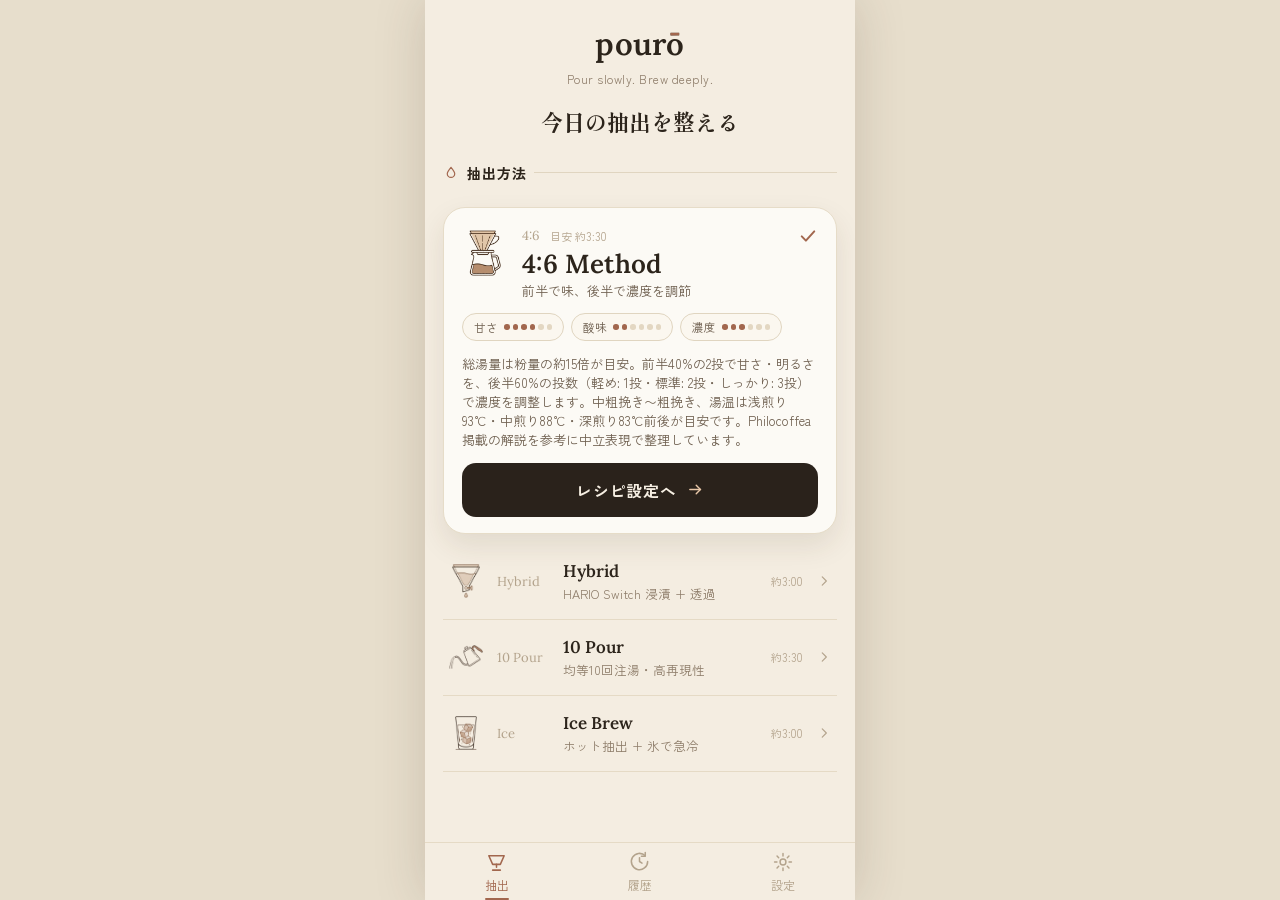
==== index.html @ b8101bf7 "PR-011R4B: integrate common micro icons Co-Authored-By: Claude Opus 4.8 <noreply@anthropic.com>" ====
<!DOCTYPE html>
<html lang="ja">
<head>
  <meta charset="UTF-8">
  <meta name="viewport" content="width=device-width, initial-scale=1.0, viewport-fit=cover">
  <meta name="mobile-web-app-capable" content="yes">
  <meta name="apple-mobile-web-app-capable" content="yes">
  <meta name="apple-mobile-web-app-status-bar-style" content="default">
  <meta name="theme-color" content="#8C5535">
  <title>Pourō</title>
  <link rel="manifest" href="manifest.webmanifest">
  <link rel="apple-touch-icon" href="assets/app-icon.png">
  <link rel="preconnect" href="https://fonts.googleapis.com">
  <link rel="preconnect" href="https://fonts.gstatic.com" crossorigin>
  <link href="https://fonts.googleapis.com/css2?family=Lora:wght@400;500;600;700&family=Shippori+Mincho:wght@500;600;700&family=Zen+Kaku+Gothic+New:wght@400;500;700&display=swap" rel="stylesheet">
  <link rel="stylesheet" href="styles.css">
</head>
<body>

<div id="app-outer">
<div id="app">

  <!-- ═══════════════════════════════════════════════════════════════════════
       01  BREW HOME
       ═══════════════════════════════════════════════════════════════════════ -->
  <div id="screen-home" class="screen active">
    <div class="screen-scroll" data-scroll style="padding: 26px 18px 24px;">

      <div style="text-align:center;">
        <div class="logo-wordmark" role="img" aria-label="pourō">pour<span class="logo-o">ō<span class="logo-macron" aria-hidden="true">ō</span></span></div>
        <div style="margin-top:8px;font-size:12px;letter-spacing:0.04em;color:var(--color-text-muted);">Pour slowly. Brew deeply.</div>
        <div style="margin-top:18px;font-family:var(--font-mincho);font-weight:700;font-size:22px;color:var(--color-text);">今日の抽出を整える</div>
      </div>

      <div class="section-divider" style="margin-top:26px;">
        <svg width="16" height="16" viewBox="0 0 24 24" fill="none" stroke="var(--color-accent)" stroke-width="1.8" stroke-linecap="round" stroke-linejoin="round"><path d="M12 3.5c3.3 4 5.6 6.9 5.6 9.5a5.6 5.6 0 1 1-11.2 0c0-2.6 2.3-5.5 5.6-9.5Z"/></svg>
        <span class="section-divider-label">抽出方法</span>
        <span class="section-divider-line"></span>
      </div>

      <!-- Method list — rendered by JS -->
      <div id="method-list" style="margin-top:14px;display:flex;flex-direction:column;"></div>

    </div>
  </div><!-- /screen-home -->


  <!-- ═══════════════════════════════════════════════════════════════════════
       02  RECIPE SETUP
       ═══════════════════════════════════════════════════════════════════════ -->
  <div id="screen-setup" class="screen">
    <div class="screen-header">
      <button class="btn-back" id="btn-setup-back" aria-label="戻る">
        <svg width="18" height="18" viewBox="0 0 24 24" fill="none" stroke="var(--color-text)" stroke-width="1.8" stroke-linecap="round" stroke-linejoin="round"><path d="M19 12H5"/><path d="M11 6l-6 6 6 6"/></svg>
      </button>
      <div class="screen-header-title">レシピ設定</div>
      <span></span>
    </div>

    <div class="screen-scroll" data-scroll style="padding:8px 18px 8px;">
      <!-- Method header -->
      <div style="display:flex;align-items:center;justify-content:center;gap:12px;padding:6px 0 14px;">
        <span id="setup-method-icon" style="display:inline-flex;color:var(--color-accent);"></span>
        <span>
          <span id="setup-method-name" style="display:block;font-family:var(--font-serif);font-weight:600;font-size:24px;color:var(--color-text);line-height:1.15;"></span>
          <span id="setup-method-sub"  style="display:block;font-size:12.5px;color:var(--color-text-muted);margin-top:1px;"></span>
        </span>
      </div>

      <div style="display:flex;flex-direction:column;gap:12px;">

        <!-- Dose card -->
        <div class="card">
          <div style="display:flex;align-items:center;gap:7px;">
            <svg width="15" height="15" viewBox="0 0 24 24" fill="none" stroke="var(--color-accent)" stroke-width="1.7" stroke-linecap="round"><circle cx="12" cy="12" r="7.5"/><path d="M12 4.5c-3.2 4.4-3.2 10.6 0 15"/></svg>
            <span style="font-size:13px;font-weight:700;color:var(--color-text);">コーヒー量</span>
          </div>
          <div class="spinner-wrap">
            <button class="btn-spinner" id="btn-dose-dec" aria-label="減らす">
              <svg width="16" height="16" viewBox="0 0 24 24" fill="none" stroke="var(--color-text-muted)" stroke-width="2" stroke-linecap="round"><path d="M5 12h14"/></svg>
            </button>
            <span class="spinner-value">
              <button type="button" class="dose-display-btn" id="btn-dose-edit" aria-label="コーヒー量を入力">
                <span class="spinner-num" id="dose-display">20</span><span class="spinner-unit">g</span>
              </button>
              <span class="dose-input-wrap hidden" id="dose-input-wrap">
                <input id="dose-input" class="dose-input" type="text" inputmode="numeric" pattern="[0-9]*" autocomplete="off" enterkeyhint="done" maxlength="4" aria-label="コーヒー量を入力">
                <span class="spinner-unit">g</span>
              </span>
              <span class="dose-edit-hint" id="dose-edit-hint">タップして編集</span>
            </span>
            <button class="btn-spinner" id="btn-dose-inc" aria-label="増やす">
              <svg width="16" height="16" viewBox="0 0 24 24" fill="none" stroke="var(--color-text-muted)" stroke-width="2" stroke-linecap="round"><path d="M12 5v14"/><path d="M5 12h14"/></svg>
            </button>
          </div>
        </div>

        <!-- Ratio card -->
        <div class="card" id="ratio-card">
          <div style="display:flex;align-items:center;gap:7px;">
            <svg width="15" height="15" viewBox="0 0 24 24" fill="none" stroke="var(--color-accent)" stroke-width="1.6" stroke-linecap="round" stroke-linejoin="round"><path d="M12 4.5v14.5"/><path d="M8 19h8"/><path d="M4.5 7.5h15"/><path d="M4.5 7.5l-2 5a2.7 2.7 0 0 0 4 0Z"/><path d="M19.5 7.5l-2 5a2.7 2.7 0 0 0 4 0Z"/></svg>
            <span style="font-size:13px;font-weight:700;color:var(--color-text);">比率</span>
            <span style="flex:1;"></span>
            <button id="btn-custom-ratio" style="border:none;background:none;font-size:12px;padding:4px 2px;color:var(--color-text-muted);">カスタム</button>
          </div>
          <div class="chip-grid-3" id="ratio-chips">
            <button class="chip-btn chip-ratio inactive" data-ratio="14">1:14</button>
            <button class="chip-btn chip-ratio active"   data-ratio="15">1:15</button>
            <button class="chip-btn chip-ratio inactive" data-ratio="16">1:16</button>
          </div>
          <div id="custom-ratio-row" class="hidden" style="display:flex;align-items:center;justify-content:center;gap:18px;margin-top:12px;border-top:1px dashed var(--color-border);padding-top:12px;">
            <button class="btn-spinner" style="width:40px;height:40px;" id="btn-ratio-dec" aria-label="減らす">
              <svg width="14" height="14" viewBox="0 0 24 24" fill="none" stroke="var(--color-text-muted)" stroke-width="2" stroke-linecap="round"><path d="M5 12h14"/></svg>
            </button>
            <span id="custom-ratio-display" style="font-family:var(--font-serif);font-weight:600;font-size:24px;color:var(--color-accent-dark);min-width:76px;text-align:center;">1:15</span>
            <button class="btn-spinner" style="width:40px;height:40px;" id="btn-ratio-inc" aria-label="増やす">
              <svg width="14" height="14" viewBox="0 0 24 24" fill="none" stroke="var(--color-text-muted)" stroke-width="2" stroke-linecap="round"><path d="M12 5v14"/><path d="M5 12h14"/></svg>
            </button>
          </div>
        </div>

        <!-- 4:6 Flavor card -->
        <div class="card" id="flavor-card" style="display:none;">
          <div style="display:flex;align-items:center;gap:7px;">
            <svg width="15" height="15" viewBox="0 0 24 24" fill="none" stroke="var(--color-accent)" stroke-width="1.6" stroke-linecap="round" stroke-linejoin="round"><path d="M4.5 8.5h12v5.5a6 6 0 0 1-12 0Z"/><path d="M16.5 9.5h2.2a2.6 2.6 0 0 1 0 5.2h-2.4"/></svg>
            <span style="font-size:13px;font-weight:700;color:var(--color-text);">味の方向</span>
            <span style="flex:1;"></span>
            <span style="font-size:11px;color:var(--color-text-faint);white-space:nowrap;">前半の2投に反映</span>
          </div>
          <div class="chip-grid-3" id="flavor-chips">
            <button class="chip-btn inactive" data-flavor="sweet">甘め</button>
            <button class="chip-btn active"   data-flavor="balanced">バランス</button>
            <button class="chip-btn inactive" data-flavor="bright">明るめ</button>
          </div>
        </div>

        <!-- 4:6 Strength card -->
        <div class="card" id="strength-card" style="display:none;">
          <div style="display:flex;align-items:center;gap:7px;">
            <svg width="15" height="15" viewBox="0 0 24 24" fill="none" stroke="var(--color-accent)" stroke-width="1.6" stroke-linecap="round"><circle cx="12" cy="12" r="8" stroke-dasharray="2.4 3.4"/><circle cx="12" cy="12" r="2.4" fill="var(--color-accent)" stroke="none"/></svg>
            <span style="font-size:13px;font-weight:700;color:var(--color-text);">濃度</span>
            <span style="flex:1;"></span>
            <span style="font-size:11px;color:var(--color-text-faint);white-space:nowrap;">後半投数の濃度設計に反映</span>
          </div>
          <div class="chip-grid-3" id="strength-chips">
            <button class="chip-btn inactive" data-strength="light">軽め</button>
            <button class="chip-btn active"   data-strength="standard">標準</button>
            <button class="chip-btn inactive" data-strength="strong">しっかり</button>
          </div>
        </div>

        <!-- Hybrid Switch card -->
        <!-- Vocabulary: OPEN = percolation (water drains) / CLOSED = immersion (water held).
             Times follow the production RecipeEngine steps — do not "fix" them to the artifact. -->
        <div class="card" id="hybrid-card" style="display:none;">
          <div style="display:flex;align-items:center;gap:7px;">
            <svg width="15" height="15" viewBox="0 0 24 24" fill="none" stroke="var(--color-accent)" stroke-width="1.6" stroke-linecap="round" stroke-linejoin="round"><path d="M4.5 4.5h15l-3.8 8h-7.4Z"/><path d="M12 12.5v2.5"/><circle cx="12" cy="17.5" r="1.8"/><path d="M12 19.3V21"/></svg>
            <span style="font-size:13px;font-weight:700;color:var(--color-text);">Switch の開閉</span>
            <span style="flex:1;"></span>
            <span style="font-size:11px;color:var(--color-text-faint);white-space:nowrap;">HARIO Switch 系を想定</span>
          </div>
          <div style="margin-top:10px;display:flex;flex-direction:column;">
            <div style="display:flex;align-items:center;gap:10px;padding:9px 0;border-bottom:1px solid #F0E8D8;">
              <span style="font-family:var(--font-serif);font-size:14px;color:var(--color-text-muted);width:38px;">0:00</span>
              <span style="font-size:13px;color:var(--color-text);flex:1;">第1投（湯が落ちる）</span>
              <span class="step-switch-chip step-switch-open" style="font-size:10.5px;padding:3.5px 9px;margin-right:0;">OPEN</span>
            </div>
            <div style="display:flex;align-items:center;gap:10px;padding:9px 0;border-bottom:1px solid #F0E8D8;">
              <span style="font-family:var(--font-serif);font-size:14px;color:var(--color-text-muted);width:38px;">0:30</span>
              <span style="font-size:13px;color:var(--color-text);flex:1;">第2投 ─ 注ぎ終えたらスイッチを閉じる</span>
              <span class="step-switch-chip step-switch-open" style="font-size:10.5px;padding:3.5px 9px;margin-right:0;">OPEN</span>
            </div>
            <div style="display:flex;align-items:center;gap:10px;padding:9px 0;border-bottom:1px solid #F0E8D8;">
              <span style="font-family:var(--font-serif);font-size:14px;color:var(--color-text-muted);width:38px;">1:15</span>
              <span style="font-size:13px;color:var(--color-text);flex:1;">第3投（浸漬・湯を溜めたまま）</span>
              <span class="step-switch-chip step-switch-closed" style="font-size:10.5px;padding:3.5px 9px;margin-right:0;">CLOSED</span>
            </div>
            <div style="display:flex;align-items:center;gap:10px;padding:9px 0;">
              <span style="font-family:var(--font-serif);font-size:14px;color:var(--color-text-muted);width:38px;">1:45</span>
              <span style="font-size:13px;color:var(--color-text);flex:1;">Switch OPEN → 落とし切り（目安 3:00）</span>
              <span class="step-switch-chip step-switch-open" style="font-size:10.5px;padding:3.5px 9px;margin-right:0;">OPEN</span>
            </div>
          </div>
          <div style="margin-top:10px;font-size:12px;color:var(--color-text-muted);line-height:1.7;">OPEN は湯が落ちる状態（透過）、CLOSED は湯を溜める状態（浸漬）です。</div>
        </div>

        <!-- 10-pour rhythm card -->
        <div class="card" id="neo-card" style="display:none;">
          <div style="display:flex;align-items:center;gap:7px;">
            <svg width="15" height="15" viewBox="0 0 24 24" fill="none" stroke="var(--color-accent)" stroke-width="1.8" stroke-linecap="round" stroke-linejoin="round"><path d="M7 3.5h10"/><path d="M7 20.5h10"/><path d="M8 3.5c0 7 8 7 8 17"/><path d="M16 3.5c0 7-8 7-8 17"/></svg>
            <span style="font-size:13px;font-weight:700;color:var(--color-text);">10回注湯リズム</span>
          </div>
          <div style="margin-top:12px;display:flex;gap:6px;flex-wrap:wrap;">
            <div style="display:flex;flex-direction:column;align-items:center;gap:4px;">
              <div style="background:var(--color-accent);color:#fff;font-family:var(--font-serif);font-size:11px;font-weight:700;padding:6px 10px;border-radius:var(--radius-sm);width:52px;text-align:center;">第1投</div>
              <div style="font-size:10.5px;color:var(--color-text-muted);">0:00</div>
              <div style="font-size:10px;color:var(--color-text-faint);">30s待機</div>
            </div>
            <div style="display:flex;align-items:center;padding-bottom:14px;">
              <svg width="14" height="14" viewBox="0 0 24 24" fill="none" stroke="var(--color-text-faint)" stroke-width="1.5"><path d="M5 12h14"/><path d="M13 6l6 6-6 6"/></svg>
            </div>
            <div style="display:flex;flex-direction:column;align-items:center;gap:4px;">
              <div style="background:var(--color-surface-raised);border:1px solid var(--color-border-card);font-family:var(--font-serif);font-size:11px;font-weight:600;padding:6px 10px;border-radius:var(--radius-sm);width:52px;text-align:center;color:var(--color-text);">第2〜10</div>
              <div style="font-size:10.5px;color:var(--color-text-muted);">+0:30</div>
              <div style="font-size:10px;color:var(--color-text-faint);">15s待機</div>
            </div>
          </div>
          <div style="margin-top:10px;font-size:12px;color:var(--color-text-mid);line-height:1.6;">第1投のみ30秒待機、第2投以降は15秒間隔で均等に注湯します。</div>
        </div>

        <!-- Ice Brew hot/ice card — Ice Brew uses a fixed formula (hot = dose×7.5,
             ice = dose×4), so the ratio card is hidden and this card leads. -->
        <div class="card" id="ice-card" style="display:none;">
          <div style="display:flex;align-items:center;gap:7px;">
            <svg width="15" height="15" viewBox="0 0 24 24" fill="none" stroke="var(--color-accent)" stroke-width="1.6" stroke-linecap="round" stroke-linejoin="round"><path d="M6.5 3.5h11l-1.5 17h-8Z"/><path d="M9 9.5h6.8"/></svg>
            <span style="font-size:13px;font-weight:700;color:var(--color-text);">湯と氷</span>
            <span style="flex:1;"></span>
            <span style="font-size:11px;color:var(--color-text-faint);white-space:nowrap;">分けて管理</span>
          </div>
          <div style="margin-top:12px;display:grid;grid-template-columns:1fr 1fr;gap:10px;">
            <span style="border:1px solid var(--color-border-card);background:var(--color-btn-light-bg);border-radius:var(--radius-md);padding:12px 8px;text-align:center;">
              <span style="display:block;font-size:11px;letter-spacing:0.08em;color:var(--color-text-muted);">HOT（注湯）</span>
              <span style="display:block;margin-top:3px;"><span style="font-family:var(--font-serif);font-weight:600;font-size:26px;color:var(--color-text);" id="ice-hot-display">150</span><span style="font-family:var(--font-serif);font-size:13px;color:var(--color-text-muted);">g</span></span>
            </span>
            <span style="border:1px solid var(--color-border-ice);background:var(--color-surface-ice);border-radius:var(--radius-md);padding:12px 8px;text-align:center;">
              <span style="display:block;font-size:11px;letter-spacing:0.08em;color:var(--color-text-ice);">ICE（サーバー）</span>
              <span style="display:block;margin-top:3px;"><span style="font-family:var(--font-serif);font-weight:600;font-size:26px;color:var(--color-text);" id="ice-ice-display">80</span><span style="font-family:var(--font-serif);font-size:13px;color:var(--color-text-ice);">g</span></span>
            </span>
          </div>
          <div style="margin-top:11px;font-size:12px;color:var(--color-text-muted);line-height:1.7;">HOT は抽出に使うお湯、ICE はサーバーに先に入れる氷です。タイマーの累計は注いだ湯量のみを表示し、氷は含めません。</div>
        </div>

        <!-- Recipe summary -->
        <div class="card" id="setup-summary-card">
          <div style="display:flex;align-items:center;gap:7px;margin-bottom:2px;">
            <svg width="15" height="15" viewBox="0 0 24 24" fill="none" stroke="var(--color-accent)" stroke-width="1.6" stroke-linecap="round" stroke-linejoin="round"><rect x="5" y="3.5" width="14" height="17" rx="2.5"/><path d="M9 8.5h6"/><path d="M9 12.5h6"/><path d="M9 16.5h3.5"/></svg>
            <span style="font-size:13px;font-weight:700;color:var(--color-text);">レシピ概要</span>
          </div>
          <div class="summary-grid" id="setup-summary-grid">
            <!-- rendered by JS -->
          </div>
        </div>

        <!-- Contextual POINT (PR-011R3A) — rendered/hidden by JS -->
        <div class="ctx-tip-card hidden" id="setup-tips"></div>

      </div><!-- /flex-col gap-12 -->

      <div style="height:8px;"></div>
    </div><!-- /scroll -->

    <div class="cta-bar">
      <button class="btn-primary" id="btn-go-preview">
        レシピを確認
        <svg width="17" height="17" viewBox="0 0 24 24" fill="none" stroke="var(--color-cta-accent-txt)" stroke-width="2" stroke-linecap="round" stroke-linejoin="round"><path d="M4 12h15"/><path d="M13 6l6 6-6 6"/></svg>
      </button>
    </div>
  </div><!-- /screen-setup -->


  <!-- ═══════════════════════════════════════════════════════════════════════
       03  PREVIEW  (+ Rebrew state)
       ═══════════════════════════════════════════════════════════════════════ -->
  <div id="screen-preview" class="screen">
    <div class="screen-header">
      <button class="btn-back" id="btn-preview-back" aria-label="戻る">
        <svg width="18" height="18" viewBox="0 0 24 24" fill="none" stroke="var(--color-text)" stroke-width="1.8" stroke-linecap="round" stroke-linejoin="round"><path d="M19 12H5"/><path d="M11 6l-6 6 6 6"/></svg>
      </button>
      <div class="screen-header-title">プレビュー</div>
      <span></span>
    </div>

    <div class="screen-scroll" data-scroll style="padding:6px 18px 8px;">

      <!-- Rebrew pill (hidden unless rebrewing) -->
      <div id="rebrew-banner" class="rebrew-pill-wrap hidden">
        <span class="rebrew-pill">
          <svg width="13" height="13" viewBox="0 0 24 24" fill="none" stroke="#8C5535" stroke-width="1.8" stroke-linecap="round" stroke-linejoin="round"><path d="M20 11a8 8 0 1 0-2.3 6.3"/><path d="M20 5v6h-6"/></svg>
          <span id="rebrew-banner-text">履歴から再現</span>
        </span>
      </div>

      <!-- Previous adjustment note (shown only when the rebrew source has a nextNote) -->
      <div id="rebrew-next-note-card" class="hidden" style="background:var(--color-next-note-bg);border:1px solid var(--color-next-note-border);border-radius:var(--radius-md);padding:11px 14px;margin-bottom:12px;">
        <span style="display:inline-flex;align-items:center;gap:6px;font-size:11.5px;font-weight:700;color:var(--color-accent-dark);">
          <svg width="12" height="12" viewBox="0 0 24 24" fill="none" stroke="var(--color-accent-dark)" stroke-width="1.7" stroke-linecap="round" stroke-linejoin="round"><circle cx="12" cy="12" r="8.5"/><path d="M12 3.5v5"/><path d="M12 12l4.5 2.5"/></svg>
          前回の調整
        </span>
        <div id="rebrew-next-note-text" style="font-size:12.5px;color:#5E4630;margin-top:5px;line-height:1.6;"></div>
      </div>

      <!-- Method header -->
      <div style="display:flex;align-items:center;gap:12px;padding:4px 0 14px;">
        <span id="preview-method-icon" style="display:inline-flex;color:var(--color-accent);"></span>
        <span>
          <span id="preview-method-name" style="display:block;font-family:var(--font-serif);font-weight:600;font-size:22px;color:var(--color-text);line-height:1.15;"></span>
          <span id="preview-method-sub"  style="display:block;font-size:12px;color:var(--color-text-muted);margin-top:1px;"></span>
        </span>
      </div>

      <!-- Recipe summary -->
      <div class="card card-xl" style="padding:14px 10px 15px;">
        <div style="display:flex;align-items:center;gap:7px;padding:0 6px 0;">
          <svg width="15" height="15" viewBox="0 0 24 24" fill="none" stroke="var(--color-accent)" stroke-width="1.6" stroke-linecap="round" stroke-linejoin="round"><rect x="5" y="3.5" width="14" height="17" rx="2.5"/><path d="M9 8.5h6"/><path d="M9 12.5h6"/><path d="M9 16.5h3.5"/></svg>
          <span style="font-size:13px;font-weight:700;color:var(--color-text);">レシピ</span>
          <span id="preview-flavor-chips" style="flex:1;display:flex;justify-content:flex-end;gap:5px;padding-right:4px;"></span>
        </div>
        <div class="summary-grid" id="preview-summary-grid"></div>
      </div>

      <!-- Extraction steps -->
      <div class="card" style="margin-top:12px;padding:14px 16px 13px;">
        <div style="display:flex;align-items:center;gap:7px;">
          <svg width="15" height="15" viewBox="0 0 24 24" fill="none" stroke="var(--color-accent)" stroke-width="1.8" stroke-linecap="round" stroke-linejoin="round"><path d="M12 3.5c3.3 4 5.6 6.9 5.6 9.5a5.6 5.6 0 1 1-11.2 0c0-2.6 2.3-5.5 5.6-9.5Z"/></svg>
          <span style="font-size:13px;font-weight:700;color:var(--color-text);">抽出ステップ</span>
          <span style="flex:1;"></span>
          <span id="preview-draw-label" style="font-size:11px;color:var(--color-text-faint);"></span>
        </div>
        <div class="steps-list" id="preview-steps-list"></div>
      </div>

      <!-- Pre-brew checklist -->
      <div class="card" style="margin-top:12px;padding:13px 16px 14px;">
        <div style="display:flex;align-items:center;gap:7px;margin-bottom:10px;">
          <svg width="15" height="15" viewBox="0 0 24 24" fill="none" stroke="var(--color-accent)" stroke-width="1.6" stroke-linecap="round" stroke-linejoin="round"><path d="M4.5 12.5l5 5 10-11"/></svg>
          <span style="font-size:13px;font-weight:700;color:var(--color-text);">準備チェック</span>
        </div>
        <div class="checklist" id="preview-checklist"></div>
      </div>

      <!-- Contextual TIPS (PR-011R3A) — rendered/hidden by JS -->
      <div class="ctx-tip-card ctx-tip-card--preview hidden" id="preview-tips"></div>

      <!-- Method Detail entry (PR-011R3D) — secondary, explanatory; opens the
           Method Detail screen for the currently selected method. -->
      <button class="btn-method-detail" id="btn-method-detail">
        <svg width="15" height="15" viewBox="0 0 24 24" fill="none" stroke="var(--color-accent)" stroke-width="1.7" stroke-linecap="round" stroke-linejoin="round"><circle cx="12" cy="12" r="8.5"/><path d="M12 11v5"/><circle cx="12" cy="7.8" r="0.6" fill="var(--color-accent)"/></svg>
        <span>メソッド詳細</span>
        <svg width="14" height="14" viewBox="0 0 24 24" fill="none" stroke="var(--color-text-faint)" stroke-width="2" stroke-linecap="round" stroke-linejoin="round"><path d="M9 5l7 7-7 7"/></svg>
      </button>

      <div style="height:8px;"></div>
    </div>

    <div class="cta-bar">
      <button class="btn-primary" id="btn-start-brew">
        抽出を開始
        <svg width="17" height="17" viewBox="0 0 24 24" fill="none" stroke="var(--color-cta-accent-txt)" stroke-width="2" stroke-linecap="round" stroke-linejoin="round"><path d="M4 12h15"/><path d="M13 6l6 6-6 6"/></svg>
      </button>
    </div>
  </div><!-- /screen-preview -->


  <!-- ═══════════════════════════════════════════════════════════════════════
       03b  METHOD DETAIL  (PR-011R3D)
       Secondary, explanatory surface reachable from Preview only.
       Reads no History/localStorage; never drives the brew.
       ═══════════════════════════════════════════════════════════════════════ -->
  <div id="screen-methoddetail" class="screen">
    <div class="screen-header">
      <button class="btn-back" id="btn-methoddetail-back" aria-label="プレビューに戻る">
        <svg width="18" height="18" viewBox="0 0 24 24" fill="none" stroke="var(--color-text)" stroke-width="1.8" stroke-linecap="round" stroke-linejoin="round"><path d="M19 12H5"/><path d="M11 6l-6 6 6 6"/></svg>
      </button>
      <div>
        <div class="screen-header-title">メソッド詳細</div>
        <span class="screen-header-sub" id="methoddetail-sub"></span>
      </div>
      <span></span>
    </div>

    <div class="screen-scroll" data-scroll style="padding:10px 18px 8px;">
      <!-- Method header -->
      <div class="card" style="display:flex;align-items:center;gap:13px;margin-bottom:12px;">
        <span id="methoddetail-icon" style="display:inline-flex;color:var(--color-accent);"></span>
        <span style="flex:1;min-width:0;">
          <span id="methoddetail-name" style="display:block;font-family:var(--font-serif);font-weight:600;font-size:21px;color:var(--color-text);line-height:1.15;"></span>
          <span id="methoddetail-name-sub" style="display:block;font-size:11.5px;color:var(--color-text-muted);margin-top:2px;"></span>
        </span>
      </div>

      <!-- Sections rendered by JS -->
      <div id="methoddetail-body" style="display:flex;flex-direction:column;gap:12px;"></div>

      <div style="height:8px;"></div>
    </div>

    <div class="cta-bar">
      <button class="btn-primary btn-primary-dark" id="btn-methoddetail-to-preview">
        <svg width="17" height="17" viewBox="0 0 24 24" fill="none" stroke="var(--color-cta-text)" stroke-width="2" stroke-linecap="round" stroke-linejoin="round"><path d="M19 12H5"/><path d="M11 6l-6 6 6 6"/></svg>
        プレビューに戻る
      </button>
    </div>
  </div><!-- /screen-methoddetail -->


  <!-- ═══════════════════════════════════════════════════════════════════════
       04  ACTIVE BREW
       ═══════════════════════════════════════════════════════════════════════ -->
  <div id="screen-brew" class="screen">
    <div class="screen-scroll" data-scroll style="padding:16px 18px calc(12px + var(--safe-bottom));display:flex;flex-direction:column;">

      <!-- Method + step header -->
      <div style="display:flex;align-items:center;gap:11px;">
        <span id="brew-method-icon" style="display:inline-flex;color:var(--color-accent);"></span>
        <span style="flex:1;min-width:0;">
          <span id="brew-method-name" style="display:block;font-family:var(--font-serif);font-weight:600;font-size:18px;color:var(--color-text);line-height:1.15;"></span>
          <span id="brew-method-sub"  style="display:block;font-size:11.5px;color:var(--color-text-muted);"></span>
        </span>
        <span style="text-align:right;white-space:nowrap;">
          <span id="brew-step-big"   style="font-family:var(--font-serif);font-weight:600;font-size:21px;color:var(--color-accent);"></span>
          <span id="brew-step-small" style="font-size:12.5px;color:var(--color-text-muted);"></span>
        </span>
      </div>

      <!-- Generic Timer context row: Hybrid Switch state, or Ice HOT/ICE reminder.
           Hidden for 4:6 / NEO (Standard Timer). Not a Switch-only row. -->
      <div id="brew-context-row" class="hidden" style="display:flex;align-items:center;justify-content:center;gap:10px;margin-top:10px;">
        <span id="brew-context-chip" class="brew-context-chip" style="font-size:10px;font-weight:700;letter-spacing:0.08em;padding:4px 12px;border-radius:var(--radius-pill);"></span>
        <span id="brew-context-desc" style="font-size:12px;color:var(--color-text-muted);"></span>
      </div>

      <!-- State chip (PAUSED etc.) -->
      <div id="brew-chip-wrap" class="hidden" style="display:flex;justify-content:center;margin-top:12px;">
        <span id="brew-chip" style="display:inline-flex;align-items:center;gap:8px;font-family:var(--font-serif);font-weight:600;font-size:13px;letter-spacing:0.06em;padding:7px 16px;border-radius:var(--radius-pill);white-space:nowrap;border:1px solid var(--color-border-input);background:var(--color-surface-raised);color:var(--color-text-muted);">PAUSED</span>
      </div>

      <!-- HERO: Target Total (scale goal — the single number the user matches on the scale) -->
      <div id="brew-pour-card" class="card brew-hero" style="box-shadow:var(--shadow-brew);">
        <div class="brew-hero-top">
          <span class="brew-hero-label"><span class="brew-cum-icon" id="brew-cum-icon"></span><span id="brew-cum-label">スケール目標</span></span>
          <span class="brew-elapsed" aria-label="経過時間">
            <svg class="brew-mini-ring" viewBox="0 0 252 252" aria-hidden="true">
              <circle cx="126" cy="126" r="112" fill="none" stroke="var(--color-border-card)" stroke-width="10"/>
              <circle id="brew-arc" cx="126" cy="126" r="112" fill="none" stroke="var(--color-accent-warm)" stroke-width="10" stroke-linecap="round" stroke-dasharray="0 703.7" transform="rotate(-90 126 126)"/>
            </svg>
            <span class="brew-elapsed-cap">経過</span>
            <span class="brew-elapsed-time" id="brew-time-display">0:00</span>
          </span>
        </div>
        <div class="brew-hero-total">
          <span id="brew-cum-amt" class="brew-hero-num">180</span><span class="brew-hero-unit">g</span>
        </div>
        <div class="brew-hero-instruction" id="brew-target-instruction">180g まで注ぐ</div>

        <div class="brew-hero-foot">
          <span class="brew-foot-cell">
            <span class="brew-foot-label" id="brew-pour-label">今回の注湯</span>
            <span class="brew-foot-val"><span id="brew-pour-amt">+60</span><span class="brew-foot-unit">g</span></span>
          </span>
          <span class="brew-foot-div"></span>
          <span class="brew-foot-cell">
            <span class="brew-foot-label" id="brew-next-label-txt">次</span>
            <span class="brew-foot-val" id="brew-next-target">240g まで</span>
          </span>
        </div>
        <div id="brew-pour-note" class="brew-hero-note"></div>
      </div>

      <!-- Draw-down card (shown during drawdown phase) -->
      <div id="brew-draw-card" class="card hidden" style="text-align:center;box-shadow:var(--shadow-brew);">
        <div id="brew-draw-title" style="display:flex;align-items:center;justify-content:center;gap:8px;font-family:var(--font-mincho);font-weight:600;font-size:26px;color:var(--color-text);"></div>
        <div id="brew-draw-sub"   style="font-size:13px;color:var(--color-text-muted);margin-top:6px;"></div>
      </div>

      <!-- Step progress dots -->
      <div class="brew-dots" id="brew-dots-row"></div>

      <!-- Controls -->
      <div class="brew-controls">
        <span class="brew-ctrl-col">
          <button class="btn-ctrl-sm" id="btn-brew-back" aria-label="戻る">
            <svg width="20" height="20" viewBox="0 0 24 24" fill="none" stroke="var(--color-text-muted)" stroke-width="1.8" stroke-linecap="round" stroke-linejoin="round"><path d="M19 12H5"/><path d="M11 6l-6 6 6 6"/></svg>
          </button>
          <span class="brew-ctrl-label">戻る</span>
        </span>
        <span class="brew-ctrl-col">
          <button class="btn-pause" id="btn-brew-pause" aria-label="一時停止 / 再開">
            <svg id="brew-pause-icon"  width="22" height="22" viewBox="0 0 24 24" fill="#FBF4EA"><rect x="6.5"  y="5" width="3.6" height="14" rx="1.4"/><rect x="13.9" y="5" width="3.6" height="14" rx="1.4"/></svg>
            <svg id="brew-play-icon" class="hidden" width="22" height="22" viewBox="0 0 24 24" fill="#FBF4EA"><path d="M8 5.5v13l11-6.5Z"/></svg>
          </button>
          <span class="brew-ctrl-label" id="brew-pause-label">一時停止</span>
        </span>
        <span class="brew-ctrl-col">
          <button class="btn-ctrl-sm" id="btn-brew-next" aria-label="次のステップ">
            <svg id="brew-next-icon"   width="20" height="20" viewBox="0 0 24 24" fill="none" stroke="var(--color-text-muted)" stroke-width="1.8" stroke-linecap="round" stroke-linejoin="round"><path d="M5 12h14"/><path d="M13 6l6 6-6 6"/></svg>
            <svg id="brew-finish-icon" class="hidden" width="20" height="20" viewBox="0 0 24 24" fill="none" stroke="#FBF4EA" stroke-width="2.2" stroke-linecap="round" stroke-linejoin="round"><path d="M4.5 12.5l5 5 10-11"/></svg>
          </button>
          <span class="brew-ctrl-label" id="brew-next-label">次へ</span>
        </span>
      </div>

    </div>
  </div><!-- /screen-brew -->


  <!-- ═══════════════════════════════════════════════════════════════════════
       05  BREW LOG
       ═══════════════════════════════════════════════════════════════════════ -->
  <div id="screen-log" class="screen">
    <div class="screen-header">
      <button class="btn-back" id="btn-log-close" aria-label="記録せず閉じる">
        <svg width="18" height="18" viewBox="0 0 24 24" fill="none" stroke="var(--color-text)" stroke-width="1.8" stroke-linecap="round" stroke-linejoin="round"><path d="M6 6l12 12"/><path d="M18 6L6 18"/></svg>
      </button>
      <div>
        <div class="screen-header-title">抽出記録</div>
        <span class="screen-header-sub" id="log-method-label"></span>
      </div>
      <span></span>
    </div>

    <div class="screen-scroll" data-scroll style="padding:10px 18px 8px;">

      <!-- Method recap card -->
      <div class="card" style="background:var(--color-surface-muted);">
        <div style="display:flex;align-items:center;gap:12px;padding:0 8px;">
          <span id="log-method-icon" style="display:inline-flex;color:var(--color-accent);"></span>
          <span>
            <span id="log-method-name" style="display:block;font-family:var(--font-serif);font-weight:600;font-size:21px;color:var(--color-text);line-height:1.15;"></span>
            <span id="log-method-sub"  style="display:block;font-size:12px;color:var(--color-text-muted);"></span>
          </span>
        </div>
        <div class="summary-grid" id="log-summary-grid"></div>
      </div>

      <!-- Contextual finish TIPS (PR-011R3B) — rendered/hidden by JS -->
      <div class="ctx-tip-card ctx-tip-card--preview hidden" id="finish-tips" style="margin-top:14px;"></div>

      <!-- Rating -->
      <div class="section-divider" style="margin-top:18px;">
        <svg width="16" height="16" viewBox="0 0 24 24" fill="none" stroke="var(--color-accent)" stroke-width="1.6" stroke-linecap="round" stroke-linejoin="round"><path d="M12 4l2.2 4.8 5.3.6-3.9 3.6 1 5.2-4.6-2.6-4.6 2.6 1-5.2L4.5 9.4l5.3-.6Z"/></svg>
        <span class="section-divider-label">評価</span>
        <span style="flex:1;"></span>
        <span id="log-rate-label" style="font-size:11.5px;color:var(--color-text-faint);"></span>
      </div>
      <div class="rating-dots" id="log-rating-dots"></div>

      <!-- Taste tags -->
      <div class="section-divider" style="margin-top:12px;">
        <svg width="16" height="16" viewBox="0 0 24 24" fill="none" stroke="var(--color-accent)" stroke-width="1.6" stroke-linecap="round" stroke-linejoin="round"><circle cx="12" cy="12" r="8.5"/><path d="M8.5 13.5c1 1.4 2.2 2.1 3.5 2.1s2.5-.7 3.5-2.1"/></svg>
        <span class="section-divider-label">テイスト</span>
      </div>
      <div style="display:flex;flex-wrap:wrap;gap:8px;margin-top:10px;" id="log-taste-tags"></div>

      <!-- Details (equipment) -->
      <div class="section-divider" style="margin-top:20px;">
        <svg width="16" height="16" viewBox="0 0 24 24" fill="none" stroke="var(--color-accent)" stroke-width="1.6" stroke-linecap="round" stroke-linejoin="round"><rect x="5" y="3.5" width="14" height="17" rx="2.5"/><path d="M9 8.5h6"/><path d="M9 12.5h6"/><path d="M9 16.5h3.5"/></svg>
        <span class="section-divider-label">抽出の詳細</span>
      </div>
      <div class="card" style="padding:6px 4px;" id="log-equip-list">
        <div class="equip-input-row">
          <label class="equip-input-label" for="log-bean">
            <svg class="equip-icon" width="13" height="13" viewBox="0 0 24 24" fill="none" stroke="var(--color-accent)" stroke-width="1.7" stroke-linecap="round"><circle cx="12" cy="12" r="7.5"/><path d="M12 4.5c-3.2 4.4-3.2 10.6 0 15"/></svg>
            豆
          </label>
          <input id="log-bean" class="equip-input" type="text" placeholder="例：エチオピア ゲデオ" autocomplete="off">
        </div>
        <div class="equip-input-row">
          <label class="equip-input-label" for="log-grind">
            <svg class="equip-icon" width="13" height="13" viewBox="0 0 24 24" fill="none" stroke="var(--color-accent)" stroke-width="1.7" stroke-linecap="round" stroke-linejoin="round"><circle cx="12" cy="12" r="4"/><path d="M12 2v2M12 20v2M2 12h2M20 12h2"/></svg>
            挽き目
          </label>
          <input id="log-grind" class="equip-input" type="text" placeholder="例：中細挽き #16" autocomplete="off">
        </div>
        <div class="equip-input-row">
          <label class="equip-input-label" for="log-temperature">
            <svg class="equip-icon" width="13" height="13" viewBox="0 0 24 24" fill="none" stroke="var(--color-accent)" stroke-width="1.7" stroke-linecap="round"><path d="M12 2v11"/><circle cx="12" cy="17" r="4"/></svg>
            湯温
          </label>
          <input id="log-temperature" class="equip-input" type="text" placeholder="例：93°C" autocomplete="off">
        </div>
        <div class="equip-input-row">
          <label class="equip-input-label" for="log-equipment">
            <svg class="equip-icon" width="13" height="13" viewBox="0 0 24 24" fill="none" stroke="var(--color-accent)" stroke-width="1.7" stroke-linecap="round" stroke-linejoin="round"><path d="M4 6h16l-4 9H8Z"/><path d="M12 15v3"/><path d="M8 21h8"/></svg>
            ドリッパー
          </label>
          <input id="log-equipment" class="equip-input" type="text" placeholder="例：ハリオ V60" autocomplete="off">
        </div>
        <div class="equip-input-row" style="border-bottom:none;">
          <label class="equip-input-label" for="log-actual-drawdown">
            <svg class="equip-icon" width="13" height="13" viewBox="0 0 24 24" fill="none" stroke="var(--color-accent)" stroke-width="1.7" stroke-linecap="round" stroke-linejoin="round"><circle cx="12" cy="12" r="8.5"/><path d="M12 7.5V12l3 2"/></svg>
            落ちきり
          </label>
          <input id="log-actual-drawdown" class="equip-input" type="text" placeholder="例：3:42" autocomplete="off">
        </div>
      </div>

      <!-- Memo -->
      <div class="section-divider" style="margin-top:20px;">
        <svg width="16" height="16" viewBox="0 0 24 24" fill="none" stroke="var(--color-accent)" stroke-width="1.6" stroke-linecap="round" stroke-linejoin="round"><path d="M5 4.5h14v12l-4 4H5Z"/><path d="M15 20.5v-4h4"/></svg>
        <span class="section-divider-label">メモ</span>
        <span style="font-size:11.5px;color:var(--color-text-faint);margin-left:4px;">今回の味・気づき</span>
      </div>
      <textarea id="log-memo" placeholder="例：余韻にピーチのような甘さ" rows="3"
        style="width:100%;margin-top:10px;border:1px dashed var(--color-border-chip);border-radius:12px;background:var(--color-surface-raised);padding:12px 14px;font-size:13.5px;color:var(--color-text);line-height:1.8;resize:none;"></textarea>

      <!-- Next adjustment -->
      <div class="section-divider" style="margin-top:16px;">
        <svg width="16" height="16" viewBox="0 0 24 24" fill="none" stroke="var(--color-accent)" stroke-width="1.6" stroke-linecap="round" stroke-linejoin="round"><circle cx="12" cy="12" r="8.5"/><path d="M12 3.5v5"/><path d="M12 12l4.5 2.5"/></svg>
        <span class="section-divider-label">次回の調整</span>
        <span style="font-size:11.5px;color:var(--color-text-faint);margin-left:4px;">次回変える条件</span>
      </div>
      <textarea id="log-next-note" placeholder="例：湯温を92℃に下げる" rows="2"
        style="width:100%;margin-top:10px;border:1px dashed var(--color-border-chip);border-radius:12px;background:var(--color-surface-raised);padding:12px 14px;font-size:13.5px;color:var(--color-text);line-height:1.8;resize:none;"></textarea>

      <div style="height:8px;"></div>
    </div>

    <div class="cta-bar">
      <button class="btn-primary" id="btn-save-log">
        記録を保存
        <svg width="17" height="17" viewBox="0 0 24 24" fill="none" stroke="var(--color-cta-accent-txt)" stroke-width="2" stroke-linecap="round" stroke-linejoin="round"><path d="M4 12h15"/><path d="M13 6l6 6-6 6"/></svg>
      </button>
      <div class="cta-bar-hint">保存すると履歴に追加されます</div>
    </div>
  </div><!-- /screen-log -->


  <!-- ═══════════════════════════════════════════════════════════════════════
       06  HISTORY
       ═══════════════════════════════════════════════════════════════════════ -->
  <div id="screen-history" class="screen">
    <div class="screen-scroll" data-scroll style="padding:24px 18px 20px;">

      <div style="display:flex;align-items:flex-start;">
        <span>
          <span style="display:block;font-family:var(--font-mincho);font-weight:700;font-size:34px;color:var(--color-text);line-height:1.1;">履歴</span>
          <span style="display:block;font-size:13px;color:var(--color-text-muted);margin-top:5px;">抽出の記録</span>
        </span>
        <span style="flex:1;"></span>
        <img src="assets/method-46.png" alt="" style="width:44px;height:44px;object-fit:contain;margin-top:4px;flex-shrink:0;">
      </div>

      <!-- Has history -->
      <div id="history-content">
        <div class="section-divider" style="margin-top:22px;">
          <svg width="15" height="15" viewBox="0 0 24 24" fill="none" stroke="var(--color-accent)" stroke-width="1.7" stroke-linecap="round" stroke-linejoin="round"><circle cx="12" cy="12" r="8.5"/><path d="M12 7.5V12l3 2"/></svg>
          <span class="section-divider-label">最近の抽出</span>
          <span class="section-divider-line"></span>
        </div>

        <!-- Featured card -->
        <div class="card card-xl" style="padding:16px 16px 6px;margin-top:13px;box-shadow:var(--shadow-feat);">
          <div style="display:flex;align-items:center;gap:13px;">
            <span id="hist-feat-icon" style="display:inline-flex;color:var(--color-accent);"></span>
            <span style="flex:1;min-width:0;">
              <span id="hist-feat-name" style="display:block;font-family:var(--font-serif);font-weight:600;font-size:23px;color:var(--color-text);line-height:1.15;"></span>
              <span id="hist-feat-sub"  style="display:block;font-size:12.5px;color:var(--color-text-muted);margin-top:1px;"></span>
            </span>
            <span id="hist-feat-date" style="font-size:11px;color:var(--color-text-faint);align-self:flex-start;"></span>
          </div>
          <div class="summary-grid" id="hist-feat-summary"></div>
          <div id="hist-feat-tags-row" style="display:flex;align-items:center;gap:8px;margin-top:12px;flex-wrap:wrap;" class="hidden">
            <span style="display:inline-flex;align-items:center;gap:5px;font-size:12px;color:var(--color-text-muted);">
              <svg width="13" height="13" viewBox="0 0 24 24" fill="none" stroke="var(--color-text-muted)" stroke-width="1.7" stroke-linecap="round" stroke-linejoin="round"><path d="M4 4h7l9 9-7 7-9-9Z"/><circle cx="8.5" cy="8.5" r="1.3"/></svg>
              テイスト
            </span>
            <span id="hist-feat-tags" style="display:inline-flex;gap:5px;flex-wrap:wrap;"></span>
          </div>
          <div id="hist-feat-note-row" style="margin-top:12px;" class="hidden">
            <span style="display:inline-flex;align-items:center;gap:5px;font-size:12px;color:var(--color-text-muted);">
              <svg width="13" height="13" viewBox="0 0 24 24" fill="none" stroke="var(--color-text-muted)" stroke-width="1.7" stroke-linecap="round" stroke-linejoin="round"><path d="M5 4.5h14v12l-4 4H5Z"/><path d="M15 20.5v-4h4"/></svg>
              前回のメモ
            </span>
            <div id="hist-feat-note" style="font-size:13px;color:var(--color-text-mid);margin-top:5px;overflow:hidden;text-overflow:ellipsis;white-space:nowrap;"></div>
          </div>
          <div style="display:flex;border-top:1px solid var(--color-border-divider);margin-top:13px;">
            <button id="btn-hist-detail" style="flex:1;min-height:48px;border:none;background:none;cursor:pointer;display:flex;align-items:center;justify-content:center;gap:6px;font-size:13.5px;font-weight:700;color:var(--color-accent-dark);">
              詳細を見る
              <svg width="13" height="13" viewBox="0 0 24 24" fill="none" stroke="var(--color-accent-dark)" stroke-width="2.2" stroke-linecap="round" stroke-linejoin="round"><path d="M9 5l7 7-7 7"/></svg>
            </button>
            <span style="width:1px;background:var(--color-border-divider);margin:8px 0;"></span>
            <button id="btn-hist-rebrew" style="flex:1;min-height:48px;border:none;background:none;cursor:pointer;display:flex;align-items:center;justify-content:center;gap:7px;font-size:13.5px;font-weight:700;color:var(--color-accent-dark);">
              <svg width="14" height="14" viewBox="0 0 24 24" fill="none" stroke="var(--color-accent-dark)" stroke-width="1.9" stroke-linecap="round" stroke-linejoin="round"><path d="M20 11a8 8 0 1 0-2.3 6.3"/><path d="M20 5v6h-6"/></svg>
              もう一度淹れる
            </button>
          </div>
        </div>

        <!-- History list -->
        <div class="section-divider" style="margin-top:24px;">
          <svg width="15" height="15" viewBox="0 0 24 24" fill="none" stroke="var(--color-accent)" stroke-width="1.7" stroke-linecap="round" stroke-linejoin="round"><path d="M20.5 12a8.5 8.5 0 1 1-2.5-6"/><path d="M18 2.5v4h-4"/><path d="M12 8v4l2.6 1.7"/></svg>
          <span class="section-divider-label">抽出履歴</span>
          <span class="section-divider-line"></span>
        </div>
        <div id="history-list" style="margin-top:4px;"></div>
      </div>

      <!-- Empty state -->
      <div id="history-empty" class="hidden" style="text-align:center;padding:70px 20px 40px;color:var(--color-text-faint);">
        <img src="assets/method-46.png" alt="" style="width:52px;height:52px;object-fit:contain;margin:0 auto;">
        <div style="font-family:var(--font-mincho);font-size:16px;color:var(--color-text-muted);margin-top:14px;">記録はまだありません</div>
        <div style="font-size:12.5px;margin-top:6px;">一杯淹れて、最初の記録を残しましょう</div>
      </div>

    </div>
  </div><!-- /screen-history -->


  <!-- ═══════════════════════════════════════════════════════════════════════
       HISTORY DETAIL
       ═══════════════════════════════════════════════════════════════════════ -->
  <div id="screen-detail" class="screen">
    <div class="screen-header">
      <button class="btn-back" id="btn-detail-back" aria-label="戻る">
        <svg width="18" height="18" viewBox="0 0 24 24" fill="none" stroke="var(--color-text)" stroke-width="1.8" stroke-linecap="round" stroke-linejoin="round"><path d="M19 12H5"/><path d="M11 6l-6 6 6 6"/></svg>
      </button>
      <div>
        <div class="screen-header-title">記録の詳細</div>
        <span class="screen-header-sub" id="detail-date-label"></span>
      </div>
      <span></span>
    </div>

    <div class="screen-scroll" data-scroll style="padding:10px 18px 8px;">
      <div style="display:flex;flex-direction:column;gap:12px;">

        <!-- Entry card -->
        <div class="card">
          <div style="display:flex;align-items:center;gap:13px;">
            <span id="detail-icon" style="display:inline-flex;color:var(--color-accent);"></span>
            <span style="flex:1;min-width:0;">
              <span id="detail-name" style="display:block;font-family:var(--font-serif);font-weight:600;font-size:22px;color:var(--color-text);line-height:1.15;"></span>
              <span id="detail-sub"  style="display:block;font-size:12px;color:var(--color-text-muted);margin-top:1px;"></span>
            </span>
            <span style="text-align:right;flex-shrink:0;white-space:nowrap;">
              <span style="display:block;font-size:10.5px;color:var(--color-text-faint);">評価</span>
              <span id="detail-rating" style="display:inline-flex;gap:4px;margin-top:4px;"></span>
            </span>
          </div>
        </div>

        <!-- Next-time note -->
        <div id="detail-next-note-card" class="hidden" style="background:var(--color-next-note-bg);border:1px solid var(--color-next-note-border);border-radius:var(--radius-lg);padding:13px 16px;">
          <span style="display:inline-flex;align-items:center;gap:6px;font-size:12px;font-weight:700;color:var(--color-accent-dark);">
            <svg width="13" height="13" viewBox="0 0 24 24" fill="none" stroke="var(--color-accent-dark)" stroke-width="1.7" stroke-linecap="round" stroke-linejoin="round"><circle cx="12" cy="12" r="8.5"/><path d="M12 3.5v5"/><path d="M12 12l4.5 2.5"/></svg>
            次回の調整
          </span>
          <div id="detail-next-note-text" style="font-size:13.5px;color:#5E4630;margin-top:6px;line-height:1.7;"></div>
        </div>

        <!-- Recipe snapshot -->
        <div class="card" style="padding:14px 10px 15px;">
          <div style="display:flex;align-items:center;gap:7px;padding:0 6px;">
            <svg width="15" height="15" viewBox="0 0 24 24" fill="none" stroke="var(--color-accent)" stroke-width="1.6" stroke-linecap="round" stroke-linejoin="round"><rect x="5" y="3.5" width="14" height="17" rx="2.5"/><path d="M9 8.5h6"/><path d="M9 12.5h6"/><path d="M9 16.5h3.5"/></svg>
            <span style="font-size:13px;font-weight:700;color:var(--color-text);">レシピ</span>
            <span id="detail-flavor-chips" style="flex:1;display:flex;justify-content:flex-end;gap:5px;padding-right:4px;"></span>
          </div>
          <div class="summary-grid" id="detail-summary-grid"></div>
        </div>

        <!-- Steps timeline -->
        <div class="card" style="padding:14px 16px 13px;">
          <div style="display:flex;align-items:center;gap:7px;">
            <svg width="15" height="15" viewBox="0 0 24 24" fill="none" stroke="var(--color-accent)" stroke-width="1.8" stroke-linecap="round" stroke-linejoin="round"><path d="M12 3.5c3.3 4 5.6 6.9 5.6 9.5a5.6 5.6 0 1 1-11.2 0c0-2.6 2.3-5.5 5.6-9.5Z"/></svg>
            <span style="font-size:13px;font-weight:700;color:var(--color-text);">抽出ステップ</span>
          </div>
          <div class="steps-list" id="detail-steps-list"></div>
        </div>

        <!-- Taste tags -->
        <div id="detail-tags-card" class="card hidden" style="padding:13px 16px 14px;">
          <span style="display:inline-flex;align-items:center;gap:6px;font-size:12.5px;font-weight:700;color:var(--color-text);">
            <svg width="14" height="14" viewBox="0 0 24 24" fill="none" stroke="var(--color-accent)" stroke-width="1.7" stroke-linecap="round" stroke-linejoin="round"><path d="M4 4h7l9 9-7 7-9-9Z"/><circle cx="8.5" cy="8.5" r="1.3"/></svg>
            テイスト
          </span>
          <div id="detail-tags-list" style="display:flex;flex-wrap:wrap;gap:7px;margin-top:10px;"></div>
        </div>

        <!-- Memo -->
        <div id="detail-memo-card" class="card hidden" style="padding:13px 16px 14px;">
          <span style="display:inline-flex;align-items:center;gap:6px;font-size:12.5px;font-weight:700;color:var(--color-text);">
            <svg width="14" height="14" viewBox="0 0 24 24" fill="none" stroke="var(--color-accent)" stroke-width="1.7" stroke-linecap="round" stroke-linejoin="round"><path d="M5 4.5h14v12l-4 4H5Z"/><path d="M15 20.5v-4h4"/></svg>
            メモ
          </span>
          <div id="detail-memo-text" style="font-size:13.5px;color:#5C4F3E;margin-top:8px;line-height:1.8;"></div>
        </div>

        <!-- Contextual reflection TIPS (PR-011R3E) -->
        <div class="ctx-tip-card hidden" id="detail-tips"></div>

        <!-- Equipment -->
        <div class="card" style="padding:5px 16px;">
          <div class="equip-row">
            <span class="equip-label">豆</span>
            <svg class="equip-icon" width="14" height="14" viewBox="0 0 24 24" fill="none" stroke="var(--color-accent)" stroke-width="1.7" stroke-linecap="round"><circle cx="12" cy="12" r="7.5"/><path d="M12 4.5c-3.2 4.4-3.2 10.6 0 15"/></svg>
            <span class="equip-value" id="detail-equip-bean">—</span>
          </div>
          <div class="equip-row">
            <span class="equip-label">挽き目</span>
            <svg class="equip-icon" width="14" height="14" viewBox="0 0 24 24" fill="none" stroke="var(--color-accent)" stroke-width="1.7" stroke-linecap="round" stroke-linejoin="round"><circle cx="12" cy="12" r="4"/><path d="M12 2v2M12 20v2M2 12h2M20 12h2"/></svg>
            <span class="equip-value" id="detail-equip-grind">—</span>
          </div>
          <div class="equip-row">
            <span class="equip-label">湯温</span>
            <svg class="equip-icon" width="14" height="14" viewBox="0 0 24 24" fill="none" stroke="var(--color-accent)" stroke-width="1.7" stroke-linecap="round"><path d="M12 2v11"/><circle cx="12" cy="17" r="4"/></svg>
            <span class="equip-value" id="detail-equip-temp">—</span>
          </div>
          <div class="equip-row">
            <span class="equip-label">ドリッパー</span>
            <svg class="equip-icon" width="14" height="14" viewBox="0 0 24 24" fill="none" stroke="var(--color-accent)" stroke-width="1.7" stroke-linecap="round" stroke-linejoin="round"><path d="M4 6h16l-4 9H8Z"/><path d="M12 15v3"/><path d="M8 21h8"/></svg>
            <span class="equip-value" id="detail-equip-dripper">—</span>
          </div>
          <div class="equip-row" style="border-bottom:none;">
            <span class="equip-label">落ちきり</span>
            <svg class="equip-icon" width="14" height="14" viewBox="0 0 24 24" fill="none" stroke="var(--color-accent)" stroke-width="1.7" stroke-linecap="round" stroke-linejoin="round"><circle cx="12" cy="12" r="8.5"/><path d="M12 7.5V12l3 2"/></svg>
            <span class="equip-value" id="detail-equip-drawdown">—</span>
          </div>
        </div>

      </div>
      <div style="height:8px;"></div>
    </div>

    <div class="cta-bar">
      <button class="btn-primary" id="btn-detail-rebrew">
        <svg width="17" height="17" viewBox="0 0 24 24" fill="none" stroke="var(--color-cta-accent-txt)" stroke-width="2" stroke-linecap="round" stroke-linejoin="round"><path d="M20 11a8 8 0 1 0-2.3 6.3"/><path d="M20 5v6h-6"/></svg>
        この記録でもう一度淹れる
      </button>
      <div class="cta-bar-hint">プレビューで確認してから開始します</div>
    </div>
  </div><!-- /screen-detail -->


  <!-- ═══════════════════════════════════════════════════════════════════════
       07  SETTINGS
       ═══════════════════════════════════════════════════════════════════════ -->
  <div id="screen-settings" class="screen">
    <div class="screen-scroll" data-scroll style="padding:24px 18px 20px;">

      <div style="display:flex;align-items:flex-start;">
        <span>
          <span style="display:block;font-family:var(--font-mincho);font-weight:700;font-size:34px;color:var(--color-text);line-height:1.1;">設定</span>
          <span style="display:block;font-size:13px;color:var(--color-text-muted);margin-top:5px;">抽出環境を整える</span>
        </span>
        <span style="flex:1;"></span>
        <svg width="34" height="34" viewBox="0 0 24 24" fill="none" stroke="#D8C5A8" stroke-width="1.4" stroke-linecap="round" stroke-linejoin="round" style="margin-top:4px;"><circle cx="12" cy="12" r="3.2"/><path d="M12 2.8v2.6M12 18.6v2.6M2.8 12h2.6M18.6 12h2.6M5.5 5.5l1.8 1.8M16.7 16.7l1.8 1.8M18.5 5.5l-1.8 1.8M7.3 16.7l-1.8 1.8"/></svg>
      </div>

      <div style="display:flex;flex-direction:column;gap:14px;margin-top:22px;">

        <!-- Card 1: Default brew -->
        <div class="card">
          <div style="display:flex;align-items:center;gap:8px;padding-bottom:6px;border-bottom:1px solid var(--color-border-divider);">
            <svg width="15" height="15" viewBox="0 0 24 24" fill="none" stroke="var(--color-accent)" stroke-width="1.7" stroke-linecap="round" stroke-linejoin="round"><path d="M4 6h16l-4 9H8Z"/><path d="M12 15v3"/><path d="M8 21h8"/></svg>
            <span style="font-size:13.5px;font-weight:700;color:var(--color-text);">デフォルト抽出</span>
          </div>
          <div class="settings-row" id="sett-method-row" style="cursor:pointer;">
            <span class="settings-row-label">抽出方法</span>
            <span class="settings-row-value" id="sett-method-val">4:6 Method</span>
            <svg width="13" height="13" viewBox="0 0 24 24" fill="none" stroke="#C8BBA3" stroke-width="2" stroke-linecap="round" stroke-linejoin="round"><path d="M9 5l7 7-7 7"/></svg>
          </div>
          <div class="settings-row">
            <span class="settings-row-label">コーヒー量</span>
            <button style="width:32px;height:32px;border-radius:50%;border:1px solid var(--color-border-input);background:var(--color-btn-light-bg);cursor:pointer;display:flex;align-items:center;justify-content:center;" id="sett-dose-dec">
              <svg width="12" height="12" viewBox="0 0 24 24" fill="none" stroke="var(--color-text-muted)" stroke-width="2" stroke-linecap="round"><path d="M5 12h14"/></svg>
            </button>
            <span style="font-family:var(--font-serif);font-size:14.5px;color:var(--color-text);min-width:38px;text-align:center;" id="sett-dose-val">20g</span>
            <button style="width:32px;height:32px;border-radius:50%;border:1px solid var(--color-border-input);background:var(--color-btn-light-bg);cursor:pointer;display:flex;align-items:center;justify-content:center;" id="sett-dose-inc">
              <svg width="12" height="12" viewBox="0 0 24 24" fill="none" stroke="var(--color-text-muted)" stroke-width="2" stroke-linecap="round"><path d="M12 5v14"/><path d="M5 12h14"/></svg>
            </button>
          </div>
          <div class="settings-row" style="border-bottom:none;">
            <span class="settings-row-label">比率</span>
            <button style="width:32px;height:32px;border-radius:50%;border:1px solid var(--color-border-input);background:var(--color-btn-light-bg);cursor:pointer;display:flex;align-items:center;justify-content:center;" id="sett-ratio-dec">
              <svg width="12" height="12" viewBox="0 0 24 24" fill="none" stroke="var(--color-text-muted)" stroke-width="2" stroke-linecap="round"><path d="M5 12h14"/></svg>
            </button>
            <span style="font-family:var(--font-serif);font-size:14.5px;color:var(--color-text);min-width:38px;text-align:center;" id="sett-ratio-val">1:15</span>
            <button style="width:32px;height:32px;border-radius:50%;border:1px solid var(--color-border-input);background:var(--color-btn-light-bg);cursor:pointer;display:flex;align-items:center;justify-content:center;" id="sett-ratio-inc">
              <svg width="12" height="12" viewBox="0 0 24 24" fill="none" stroke="var(--color-text-muted)" stroke-width="2" stroke-linecap="round"><path d="M12 5v14"/><path d="M5 12h14"/></svg>
            </button>
          </div>
        </div>

        <!-- Card 2: Brew assist -->
        <div class="card">
          <div style="display:flex;align-items:center;gap:8px;padding-bottom:6px;border-bottom:1px solid var(--color-border-divider);">
            <svg width="15" height="15" viewBox="0 0 24 24" fill="none" stroke="var(--color-accent)" stroke-width="1.7" stroke-linecap="round" stroke-linejoin="round"><path d="M12 4l2.2 4.8 5.3.6-3.9 3.6 1 5.2-4.6-2.6-4.6 2.6 1-5.2L4.5 9.4l5.3-.6Z"/></svg>
            <span style="font-size:13.5px;font-weight:700;color:var(--color-text);">抽出アシスト</span>
          </div>
          <div class="toggle-wrap">
            <span class="toggle-text">
              <span class="toggle-label">画面をスリープさせない</span>
              <span class="toggle-sub">抽出中に画面が暗くなるのを防ぎます</span>
            </span>
            <div class="toggle-track" id="toggle-wake" onclick="App.toggleSetting('wake')">
              <div class="toggle-knob"></div>
            </div>
          </div>
          <div class="toggle-wrap">
            <span class="toggle-text">
              <span class="toggle-label">サウンド合図</span>
              <span class="toggle-sub">注湯タイミングの補助音を鳴らします</span>
            </span>
            <div class="toggle-track" id="toggle-sound" onclick="App.toggleSetting('sound')">
              <div class="toggle-knob"></div>
            </div>
          </div>
          <div class="toggle-wrap" style="border-bottom:none;">
            <span class="toggle-text">
              <span class="toggle-label">ハプティクス合図</span>
              <span class="toggle-sub">対応端末で短い振動を使います</span>
            </span>
            <div class="toggle-track" id="toggle-haptic" onclick="App.toggleSetting('haptic')">
              <div class="toggle-knob"></div>
            </div>
          </div>
        </div>

        <!-- Card 3: Data -->
        <div class="card">
          <div style="display:flex;align-items:center;gap:8px;padding-bottom:6px;border-bottom:1px solid var(--color-border-divider);">
            <svg width="15" height="15" viewBox="0 0 24 24" fill="none" stroke="var(--color-accent)" stroke-width="1.7" stroke-linecap="round" stroke-linejoin="round"><ellipse cx="12" cy="6" rx="8" ry="3"/><path d="M4 6v6c0 1.66 3.58 3 8 3s8-1.34 8-3V6"/><path d="M4 12v6c0 1.66 3.58 3 8 3s8-1.34 8-3v-6"/></svg>
            <span style="font-size:13.5px;font-weight:700;color:var(--color-text);">データ管理</span>
            <span style="flex:1;"></span>
            <span id="sett-history-count" style="font-size:11.5px;color:var(--color-text-faint);white-space:nowrap;"></span>
          </div>
          <div class="settings-group-label">履歴を書き出す</div>
          <div class="settings-row" style="cursor:pointer;" id="btn-export-csv">
            <span class="settings-row-text">
              <span class="settings-row-label">CSVを書き出す</span>
              <span class="settings-row-sub">Excel / Numbers / Google Sheetsで開ける記録表</span>
            </span>
            <svg width="15" height="15" viewBox="0 0 24 24" fill="none" stroke="var(--color-text-faint)" stroke-width="1.7" stroke-linecap="round" stroke-linejoin="round"><path d="M12 2v14"/><path d="M5 9l7 7 7-7"/><path d="M5 21h14"/></svg>
          </div>
          <div class="settings-row" style="cursor:pointer;" id="btn-export-json">
            <span class="settings-row-text">
              <span class="settings-row-label">詳細データ（JSON）</span>
              <span class="settings-row-sub">すべての記録項目を含む完全なデータです</span>
            </span>
            <svg width="15" height="15" viewBox="0 0 24 24" fill="none" stroke="var(--color-text-faint)" stroke-width="1.7" stroke-linecap="round" stroke-linejoin="round"><path d="M12 2v14"/><path d="M5 9l7 7 7-7"/><path d="M5 21h14"/></svg>
          </div>
          <div class="settings-row" style="cursor:pointer;" id="btn-clear-history">
            <span style="font-size:13px;color:#A3543A;flex:1;">履歴を消去</span>
            <svg width="14" height="14" viewBox="0 0 24 24" fill="none" stroke="#A3543A" stroke-width="1.7" stroke-linecap="round" stroke-linejoin="round"><path d="M4 6.5h16"/><path d="M9 6.5V4.8a1.3 1.3 0 0 1 1.3-1.3h3.4A1.3 1.3 0 0 1 15 4.8v1.7"/><path d="M6.5 6.5l1 13a1.5 1.5 0 0 0 1.5 1.4h6a1.5 1.5 0 0 0 1.5-1.4l1-13"/></svg>
          </div>
          <div style="padding:11px 0 4px;">
            <span style="font-size:12px;font-weight:700;color:var(--color-text-mid);">データについて</span>
            <p style="font-size:11px;color:var(--color-text-faint);line-height:1.7;margin:4px 0 0;">記録はこの端末内にのみ保存され、サーバーには送信されません。書き出したファイルは表計算アプリなどで利用できます。</p>
          </div>
        </div>

        <!-- Card 3.5: Future update note (roadmap memo, non-interactive) -->
        <div class="card">
          <div style="display:flex;align-items:center;gap:8px;padding-bottom:6px;border-bottom:1px solid var(--color-border-divider);">
            <svg width="15" height="15" viewBox="0 0 24 24" fill="none" stroke="var(--color-accent)" stroke-width="1.7" stroke-linecap="round" stroke-linejoin="round"><path d="M12 2v4"/><path d="M12 18v4"/><path d="M4.9 4.9l2.8 2.8"/><path d="M16.3 16.3l2.8 2.8"/><path d="M2 12h4"/><path d="M18 12h4"/><circle cx="12" cy="12" r="3.2"/></svg>
            <span style="font-size:13.5px;font-weight:700;color:var(--color-text);">今後のアップデート候補</span>
            <span style="flex:1;"></span>
            <span style="font-size:10.5px;font-weight:700;color:var(--color-text-faint);border:1px solid var(--color-border-divider);border-radius:999px;padding:2px 8px;white-space:nowrap;">検討中</span>
          </div>
          <p style="font-size:12px;color:var(--color-text-mid);line-height:1.75;margin:11px 0 0;">マイレシピ機能を検討中です。投数、各投の時刻や注湯量、次ステップの文言、注意点を自分用に登録できる形を想定しています。</p>
          <ul style="list-style:none;margin:10px 0 0;padding:0;display:flex;flex-direction:column;gap:6px;">
            <li style="font-size:11.5px;color:var(--color-text-faint);line-height:1.5;padding-left:14px;position:relative;"><span style="position:absolute;left:0;top:0;color:var(--color-accent);">・</span>オリジナルレシピの作成</li>
            <li style="font-size:11.5px;color:var(--color-text-faint);line-height:1.5;padding-left:14px;position:relative;"><span style="position:absolute;left:0;top:0;color:var(--color-accent);">・</span>各ステップの時刻・注湯量・メモ設定</li>
            <li style="font-size:11.5px;color:var(--color-text-faint);line-height:1.5;padding-left:14px;position:relative;"><span style="position:absolute;left:0;top:0;color:var(--color-accent);">・</span>CSV / JSON による共有・バックアップ</li>
          </ul>
          <p style="font-size:11px;color:var(--color-text-faint);line-height:1.7;margin:11px 0 0;padding-top:9px;border-top:1px solid var(--color-border-divider);">この項目は今後の検討メモです。現在の抽出レシピや履歴データには影響しません。</p>
        </div>

        <!-- Card 4: About -->
        <div class="about-card">
          <img src="assets/app-icon.png" alt="pourō icon" class="about-icon">
          <img src="assets/wordmark-ink.png" alt="pourō" style="height:22px;margin-top:4px;">
          <span class="about-version">Version 0.9.1 (PR-011A)</span>
          <p class="about-legal">Pourō は、ハンドドリップの抽出条件と結果を記録する個人用ツールです。</p>
        </div>

      </div><!-- /flex-col gap-14 -->
    </div>
  </div><!-- /screen-settings -->


  <!-- ═══════════════════════════════════════════════════════════════════════
       BOTTOM TAB BAR
       ═══════════════════════════════════════════════════════════════════════ -->
  <nav id="tab-bar" role="tablist">
    <button class="tab-btn active" id="tab-brew" data-tab="brew" role="tab" aria-selected="true" aria-label="抽出">
      <svg class="tab-icon" width="23" height="23" viewBox="0 0 24 24" fill="none" stroke="currentColor" stroke-width="1.6" stroke-linecap="round" stroke-linejoin="round"><path d="M4 6h16l-4 9H8Z"/><path d="M12 15v3"/><path d="M8 21h8"/></svg>
      <span class="tab-label">抽出</span>
      <span class="tab-indicator"></span>
    </button>
    <button class="tab-btn" id="tab-history" data-tab="history" role="tab" aria-selected="false" aria-label="履歴">
      <svg class="tab-icon" width="23" height="23" viewBox="0 0 24 24" fill="none" stroke="currentColor" stroke-width="1.6" stroke-linecap="round" stroke-linejoin="round"><path d="M20.5 12a8.5 8.5 0 1 1-2.5-6"/><path d="M18 2.5v4h-4"/><path d="M12 8v4l2.6 1.7"/></svg>
      <span class="tab-label">履歴</span>
      <span class="tab-indicator"></span>
    </button>
    <button class="tab-btn" id="tab-settings" data-tab="settings" role="tab" aria-selected="false" aria-label="設定">
      <svg class="tab-icon" width="22" height="22" viewBox="0 0 24 24" fill="none" stroke="currentColor" stroke-width="1.6" stroke-linecap="round" stroke-linejoin="round"><circle cx="12" cy="12" r="3.2"/><path d="M12 2.8v2.6M12 18.6v2.6M2.8 12h2.6M18.6 12h2.6M5.5 5.5l1.8 1.8M16.7 16.7l1.8 1.8M18.5 5.5l-1.8 1.8M7.3 16.7l-1.8 1.8"/></svg>
      <span class="tab-label">設定</span>
      <span class="tab-indicator"></span>
    </button>
  </nav>


  <!-- Clear confirm overlay -->
  <div id="confirm-overlay" class="overlay-bg hidden">
    <div class="overlay-sheet">
      <div class="sheet-grabber"></div>
      <div id="confirm-title" style="font-family:var(--font-mincho);font-weight:600;font-size:18px;color:var(--color-text);text-align:center;margin-top:18px;">履歴を消去しますか？</div>
      <div id="confirm-body" style="font-size:13px;color:var(--color-text-muted);text-align:center;margin-top:9px;line-height:1.8;">保存済みの抽出履歴をこの端末から削除します。<br>この操作は元に戻せません。</div>
      <div style="display:flex;gap:10px;margin-top:20px;">
        <button id="btn-confirm-cancel" style="flex:1;height:50px;border:1px solid #D5C8B0;border-radius:var(--radius-md);background:#FCFAF5;font-size:14px;font-weight:700;color:var(--color-text);cursor:pointer;">キャンセル</button>
        <button id="btn-confirm-ok"     style="flex:1;height:50px;border:none;border-radius:var(--radius-md);background:#A3543A;font-size:14px;font-weight:700;color:#FBF1EA;cursor:pointer;">消去する</button>
      </div>
    </div>
  </div>

  <!-- Toast -->
  <div id="toast" class="toast hidden"></div>

</div><!-- /app -->
</div><!-- /app-outer -->

<script src="app.js"></script>
</body>
</html>
---- styles.css ----
/* =============================================================================
   Pourō — Production CSS
   Design tokens extracted from design-artifact/Pouro-Fable5.dc.html
   ============================================================================= */

/* ── Design Tokens ─────────────────────────────────────────────────────────── */
:root {
  /* Surface hierarchy */
  --color-bg:             #E7DECC;
  --color-surface:        #F4EDE1;
  --color-surface-raised: #FCFAF5;
  --color-surface-muted:  #F8F3E8;
  --color-surface-ice:    #F4F6F4;

  /* Text */
  --color-text:           #2C241B;
  --color-text-muted:     #8D7C69;
  --color-text-faint:     #B3A38C;
  --color-text-mid:       #6E5F4F;
  --color-text-ice:       #7C8783;

  /* Accent */
  --color-accent:         #A2674E;
  --color-accent-dark:    #8C5535;
  --color-accent-soft:    #C9A77F;
  --color-accent-warm:    #C49A7E;

  /* Border */
  --color-border:         #E0D5C0;
  --color-border-card:    #E6DCC8;
  --color-border-input:   #DDD1BA;
  --color-border-divider: #EDE4D2;
  --color-border-row:     #E5DAC5;
  --color-border-chip:    #D9C3A6;
  --color-border-ice:     #D9DEDC;

  /* Semantic */
  --color-cta-bg:         #2A221B;
  --color-cta-text:       #F6EFE3;
  --color-cta-accent-bg:  #A2674E;
  --color-cta-accent-txt: #FBF4EA;
  --color-next-note-bg:   #F4E6D3;
  --color-next-note-border: #D9BE9C;
  --color-next-hint-bg:   #F1E9D9;
  --color-next-hint-border: #E3D7BE;
  --color-chip-bg:        #FBF6EC;
  --color-btn-light-bg:   #FBF7EF;

  /* Typography */
  --font-sans:   'Zen Kaku Gothic New', 'Hiragino Kaku Gothic ProN', 'Noto Sans JP', sans-serif;
  --font-serif:  'Lora', Georgia, serif;
  --font-mincho: 'Shippori Mincho', 'Hiragino Mincho ProN', serif;
  --font-mono:   'JetBrains Mono', 'Menlo', 'Courier New', monospace;

  /* Spacing */
  --space-1: 4px;
  --space-2: 8px;
  --space-3: 12px;
  --space-4: 16px;
  --space-5: 24px;
  --space-6: 32px;

  /* Border radius */
  --radius-sm:   8px;
  --radius-md:   14px;
  --radius-lg:   18px;
  --radius-xl:   22px;
  --radius-2xl:  24px;
  --radius-pill: 999px;

  /* Shadows */
  --shadow-soft:  0 2px 8px rgba(70, 52, 34, 0.08);
  --shadow-card:  0 12px 28px rgba(70, 52, 34, 0.10);
  --shadow-hero:  0 0 48px rgba(70, 52, 34, 0.18);
  --shadow-feat:  0 10px 26px rgba(70, 52, 34, 0.08);
  --shadow-brew:  0 8px 22px rgba(70, 52, 34, 0.07);
  --shadow-cta:   0 8px 20px rgba(162, 103, 78, 0.28);
  --shadow-pause: 0 8px 18px rgba(162, 103, 78, 0.30);

  /* Safe area */
  --safe-top:    env(safe-area-inset-top, 0px);
  --safe-bottom: env(safe-area-inset-bottom, 0px);
  --safe-left:   env(safe-area-inset-left, 0px);
  --safe-right:  env(safe-area-inset-right, 0px);

  /* Motion */
  --motion-fast: 160ms;
  --motion-base: 200ms;
  --motion-slow: 260ms;
  --ease-ios: cubic-bezier(0.2, 0.8, 0.2, 1);

  /* Tab bar */
  --tab-height: 58px;

  /* Aliases for spec completeness */
  --color-app-bg:        var(--color-surface);
  --color-surface-soft:  var(--color-surface-muted);
  --color-text-soft:     var(--color-text-faint);
  --color-accent-strong: var(--color-accent-dark);
  --color-border-soft:   var(--color-border-divider);
}

/* ── Reset & Base ──────────────────────────────────────────────────────────── */
*, *::before, *::after {
  box-sizing: border-box;
  -webkit-tap-highlight-color: transparent;
}

html, body {
  margin: 0;
  padding: 0;
  background: var(--color-bg);
  font-family: var(--font-sans);
  color: var(--color-text);
  -webkit-font-smoothing: antialiased;
  overscroll-behavior: none;
}

button {
  font-family: inherit;
  cursor: pointer;
}

textarea {
  font-family: inherit;
}

textarea:focus {
  outline: none;
}

img {
  display: block;
  max-width: 100%;
}

/* Scrollbar hide */
[data-scroll] {
  scrollbar-width: none;
}
[data-scroll]::-webkit-scrollbar {
  display: none;
}

/* ── App Shell ─────────────────────────────────────────────────────────────── */
#app-outer {
  min-height: 100svh;
  min-height: 100dvh;
  background: var(--color-bg);
  display: flex;
  justify-content: center;
}

#app {
  width: 100%;
  max-width: 430px;
  height: 100dvh;
  height: 100svh;
  display: flex;
  flex-direction: column;
  background: var(--color-surface);
  position: relative;
  overflow: hidden;
  box-shadow: var(--shadow-hero);
}

/* ── Screens ───────────────────────────────────────────────────────────────── */
.screen {
  display: none;
  flex: 1;
  flex-direction: column;
  min-height: 0;
}

.screen.active {
  display: flex;
}

/* Screen that has a fixed-bottom CTA leaves space for tab bar */
.screen-with-tab {
  /* tab bar is always present in DOM; screens just hide/show it */
}

/* Scrollable content area */
.screen-scroll {
  flex: 1;
  overflow-y: auto;
  overflow-x: hidden;
  min-height: 0;
  scrollbar-width: none;
}
.screen-scroll::-webkit-scrollbar {
  display: none;
}

/* ── Screen Header (back + title) ──────────────────────────────────────────── */
.screen-header {
  display: grid;
  grid-template-columns: 48px 1fr 48px;
  align-items: center;
  padding: 14px 16px 4px;
  flex-shrink: 0;
}

.screen-header-title {
  text-align: center;
  font-family: var(--font-mincho);
  font-weight: 600;
  font-size: 17px;
  color: var(--color-text);
}

.screen-header-sub {
  display: block;
  font-family: var(--font-serif);
  font-size: 12px;
  color: var(--color-accent);
  margin-top: 2px;
}

/* ── Back Button ───────────────────────────────────────────────────────────── */
.btn-back {
  width: 42px;
  height: 42px;
  border-radius: 50%;
  border: 1px solid var(--color-border-input);
  background: var(--color-surface-raised);
  display: flex;
  align-items: center;
  justify-content: center;
  flex-shrink: 0;
}

.btn-back svg {
  pointer-events: none;
}

/* ── Bottom CTA bar ────────────────────────────────────────────────────────── */
.cta-bar {
  padding: 10px 18px;
  padding-bottom: calc(12px + var(--safe-bottom));
  background: linear-gradient(180deg, rgba(244, 237, 225, 0) 0%, var(--color-surface) 40%);
  flex-shrink: 0;
}

.cta-bar-hint {
  text-align: center;
  font-size: 11px;
  color: var(--color-text-faint);
  margin-top: 7px;
}

/* ── Primary CTA Button ────────────────────────────────────────────────────── */
.btn-primary {
  width: 100%;
  height: 54px;
  border: none;
  border-radius: var(--radius-md);
  background: var(--color-cta-accent-bg);
  color: var(--color-cta-accent-txt);
  font-size: 15.5px;
  font-weight: 700;
  letter-spacing: 0.05em;
  display: flex;
  align-items: center;
  justify-content: center;
  gap: 10px;
  box-shadow: var(--shadow-cta);
}

.btn-primary-dark {
  background: var(--color-cta-bg);
  color: var(--color-cta-text);
  box-shadow: none;
}

/* ── Card ──────────────────────────────────────────────────────────────────── */
.card {
  background: var(--color-surface-raised);
  border: 1px solid var(--color-border-card);
  border-radius: var(--radius-lg);
  padding: 14px 16px;
}

.card-xl {
  border-radius: var(--radius-xl);
  box-shadow: var(--shadow-card);
}

/* ── Section Divider ───────────────────────────────────────────────────────── */
.section-divider {
  display: flex;
  align-items: center;
  gap: 8px;
  margin-top: var(--space-5);
}

.section-divider-label {
  font-size: 14px;
  font-weight: 700;
  letter-spacing: 0.06em;
  color: var(--color-text);
  white-space: nowrap;
}

.section-divider-line {
  flex: 1;
  height: 1px;
  background: var(--color-border);
}

/* ── Logo Wordmark (Home header) ───────────────────────────────────────────── */
/* Text-based wordmark: the macron of "ō" is tinted amber by stacking the same
   glyph on top of itself and clipping the overlay to the macron region.
   Both layers share font metrics, so the accent stays aligned across font
   sizes and serif fallbacks (Lora → Georgia). */
.logo-wordmark {
  font-family: var(--font-serif);
  font-weight: 600;
  font-size: 31px;
  line-height: 1.15;
  letter-spacing: 0.01em;
  color: var(--color-text);
}

.logo-o {
  position: relative;
  display: inline-block;
}

.logo-macron {
  position: absolute;
  left: 0;
  top: 0;
  width: 100%;
  color: var(--color-accent);
  clip-path: inset(0 0 72% 0);
  pointer-events: none;
  user-select: none;
}

/* ── Method Row (unselected) ───────────────────────────────────────────────── */
.method-row {
  display: flex;
  align-items: center;
  gap: 14px;
  padding: 16px 6px;
  border-bottom: 1px solid var(--color-border-row);
  cursor: pointer;
  min-height: 44px;
}

.method-row-icon {
  display: inline-flex;
  color: var(--color-accent);
  flex-shrink: 0;
}

/* Fixed label column so every row's title starts at the same x position,
   regardless of the label width ("4:6" vs "10 Pour") */
.method-row-num {
  font-family: var(--font-serif);
  font-size: 13px;
  color: var(--color-text-faint);
  width: 52px;
  flex-shrink: 0;
}

.method-row-text {
  flex: 1;
  min-width: 0;
}

.method-row-name {
  display: block;
  font-family: var(--font-serif);
  font-weight: 600;
  font-size: 17px;
  color: var(--color-text);
}

.method-row-sub {
  display: block;
  font-size: 12.5px;
  color: var(--color-text-muted);
  margin-top: 2px;
  word-break: keep-all;
  overflow-wrap: anywhere;
}

.method-row-time {
  font-size: 11px;
  color: var(--color-text-faint);
  flex-shrink: 0;
}

/* ── Selected Method Card ──────────────────────────────────────────────────── */
.method-selected-card {
  background: var(--color-surface-raised);
  border: 1px solid var(--color-border-card);
  border-radius: var(--radius-xl);
  padding: 18px 18px 16px;
  margin: 10px 0;
  box-shadow: var(--shadow-card);
}

.method-selected-name {
  font-family: var(--font-serif);
  font-weight: 600;
  font-size: 26px;
  color: var(--color-text);
  line-height: 1.2;
  margin-top: 2px;
}

.method-selected-sub {
  font-size: 13px;
  color: var(--color-text-mid);
  margin-top: 2px;
  word-break: keep-all;
  overflow-wrap: anywhere;
}

/* Meter dots row */
.meters-row {
  display: flex;
  flex-wrap: wrap;
  gap: 7px;
  margin-top: 13px;
}

.meter-chip {
  display: inline-flex;
  align-items: center;
  gap: 6px;
  border: 1px solid var(--color-border);
  border-radius: var(--radius-pill);
  padding: 5px 11px;
  background: var(--color-btn-light-bg);
}

.meter-chip-label {
  font-size: 11.5px;
  color: var(--color-text-mid);
  white-space: nowrap;
}

.meter-dots {
  display: inline-flex;
  gap: 3px;
}

.meter-dot {
  width: 5.5px;
  height: 5.5px;
  border-radius: 50%;
}

.meter-dot.filled { background: var(--color-accent); }
.meter-dot.empty  { background: #E3D7C2; }

/* ── Recipe Summary Grid ───────────────────────────────────────────────────── */
.summary-grid {
  display: flex;
  border-top: 1px solid var(--color-border-divider);
  padding-top: 12px;
  margin-top: 12px;
}

.summary-col {
  flex: 1;
  text-align: center;
  border-left: 1px solid var(--color-border-divider);
  padding: 0 1px;
}

.summary-col:first-child {
  border-left: none;
}

.summary-col-icon {
  display: inline-flex;
  color: var(--color-accent);
}

.summary-col-label {
  display: block;
  font-size: 10px;
  color: var(--color-text-muted);
  margin-top: 3px;
}

.summary-col-value {
  display: block;
  margin-top: 2px;
}

.summary-col-num {
  font-family: var(--font-serif);
  font-weight: 600;
  font-size: 17.5px;
  color: var(--color-text);
}

.summary-col-unit {
  font-family: var(--font-serif);
  font-size: 10.5px;
  color: var(--color-text-muted);
}

/* ── Pour Steps Timeline ───────────────────────────────────────────────────── */
.steps-list {
  margin-top: 6px;
}

.step-row {
  display: flex;
  align-items: center;
  min-height: 34px;
}

.step-rail {
  width: 18px;
  align-self: stretch;
  display: flex;
  flex-direction: column;
  align-items: center;
  flex-shrink: 0;
}

.step-rail-line {
  flex: 1;
  width: 1.5px;
}

.step-rail-line.filled   { background: var(--color-accent-soft); }
.step-rail-line.empty    { background: var(--color-border-card); }
.step-rail-line.none     { background: transparent; }

.step-dot {
  width: 7px;
  height: 7px;
  border-radius: 50%;
  flex-shrink: 0;
}

.step-dot.active   { background: var(--color-accent); }
.step-dot.done     { background: var(--color-accent-soft); }
.step-dot.upcoming { background: var(--color-border-card); }
.step-dot.draw     { background: #C9A77F; }

.step-time {
  font-family: var(--font-serif);
  font-weight: 600;
  font-size: 15.5px;
  color: var(--color-text);
  width: 56px;
  padding-left: 10px;
}

.step-divider {
  width: 1px;
  height: 16px;
  background: var(--color-border-card);
  flex-shrink: 0;
}

.step-amt {
  font-family: var(--font-serif);
  font-weight: 600;
  font-size: 15px;
  color: var(--color-text);
  width: 60px;
  text-align: center;
}

.step-cum {
  font-family: var(--font-serif);
  font-size: 12.5px;
  color: var(--color-text-muted);
  width: 44px;
  text-align: right;
}

.step-cum-label {
  font-size: 11px;
  color: var(--color-text-faint);
  white-space: nowrap;
}

.step-switch-chip {
  font-family: var(--font-serif);
  font-size: 9px;
  font-weight: 600;
  letter-spacing: 0.07em;
  padding: 2.5px 7px;
  border-radius: var(--radius-pill);
  margin-right: 8px;
  white-space: nowrap;
  flex-shrink: 0;
}

/* OPEN = percolation (water drains) / CLOSED = immersion (water held) —
   CLOSED is the critical user action, so it gets the solid emphasis */
.step-switch-open   { border: 1px solid #D9C3A6; background: #FBF6EC; color: #8C5535; }
.step-switch-closed { border: 1px solid #8C5535; background: #8C5535; color: #FBF4EA; }

/* ── Spinner Control ───────────────────────────────────────────────────────── */
.spinner-wrap {
  display: flex;
  align-items: center;
  justify-content: center;
  gap: 22px;
  margin-top: 4px;
}

.btn-spinner {
  width: 46px;
  height: 46px;
  border-radius: 50%;
  border: 1px solid var(--color-border-input);
  background: var(--color-btn-light-bg);
  display: flex;
  align-items: center;
  justify-content: center;
}

.spinner-value {
  min-width: 110px;
  text-align: center;
}

.spinner-num {
  font-family: var(--font-serif);
  font-weight: 600;
  font-size: 46px;
  color: var(--color-text);
}

.spinner-unit {
  font-family: var(--font-serif);
  font-size: 17px;
  color: var(--color-text-muted);
  margin-left: 3px;
}

/* Dose direct input (PR-011A2) — the gram value doubles as an edit trigger */
.dose-display-btn {
  border: none;
  background: none;
  padding: 0 6px;
  min-width: 44px;
  min-height: 44px;
  cursor: pointer;
  display: inline-flex;
  align-items: baseline;
  justify-content: center;
}

.dose-display-btn .spinner-num {
  border-bottom: 1px dashed var(--color-accent-soft);
}

.dose-display-btn:focus-visible {
  outline: 1px solid var(--color-accent-soft);
  outline-offset: 3px;
  border-radius: var(--radius-sm);
}

.dose-input-wrap {
  display: inline-flex;
  align-items: baseline;
  justify-content: center;
}

.dose-input {
  width: 92px;
  border: none;
  border-bottom: 1px dashed var(--color-accent);
  border-radius: 0;
  background: transparent;
  font-family: var(--font-serif);
  font-weight: 600;
  font-size: 46px;
  color: var(--color-text);
  text-align: center;
  padding: 0;
}

.dose-input:focus {
  outline: none;
}

.dose-edit-hint {
  display: block;
  font-size: 10.5px;
  color: var(--color-text-faint);
  margin-top: 2px;
}

/* ── Chip Selector ─────────────────────────────────────────────────────────── */
.chip-grid-3 {
  display: grid;
  grid-template-columns: 1fr 1fr 1fr;
  gap: 9px;
  margin-top: 11px;
}

.chip-btn {
  height: 44px;
  border-radius: var(--radius-pill);
  font-size: 13.5px;
  white-space: nowrap;
}

.chip-btn.active {
  background: #F4E4D2;
  border: 1px solid #BD8A60;
  color: #8C5535;
  font-weight: 700;
}

.chip-btn.inactive {
  background: var(--color-surface-raised);
  border: 1px solid var(--color-border-input);
  color: #5C4F3E;
  font-weight: 500;
}

.chip-ratio {
  font-family: var(--font-serif);
  font-size: 16px;
}

/* ── Toggle ────────────────────────────────────────────────────────────────── */
.toggle-wrap {
  display: flex;
  align-items: center;
  min-height: 50px;
  border-bottom: 1px solid var(--color-border-divider);
}

.toggle-label {
  font-size: 13px;
  color: var(--color-text-mid);
  flex: 1;
}

.toggle-text {
  flex: 1;
  min-width: 0;
  padding-right: 10px;
}

.toggle-text .toggle-label {
  display: block;
}

.toggle-sub {
  display: block;
  font-size: 11px;
  color: var(--color-text-faint);
  margin-top: 2px;
  line-height: 1.5;
}

.toggle-track {
  width: 46px;
  height: 28px;
  border-radius: var(--radius-pill);
  background: #E0D5C0;
  position: relative;
  transition: background 0.2s;
  flex-shrink: 0;
}

.toggle-track.on {
  background: var(--color-accent);
}

.toggle-knob {
  width: 22px;
  height: 22px;
  border-radius: 50%;
  background: #fff;
  position: absolute;
  top: 3px;
  left: 3px;
  transition: left 0.2s;
  box-shadow: 0 1px 4px rgba(60, 45, 30, 0.25);
}

.toggle-track.on .toggle-knob {
  left: 21px;
}

/* ── Settings Row ──────────────────────────────────────────────────────────── */
.settings-row {
  display: flex;
  align-items: center;
  gap: 10px;
  min-height: 50px;
  border-bottom: 1px solid var(--color-border-divider);
}

.settings-row-label {
  font-size: 13px;
  color: var(--color-text-mid);
  flex: 1;
}

.settings-group-label {
  font-size: 11px;
  font-weight: 700;
  letter-spacing: 0.05em;
  color: var(--color-text-faint);
  margin-top: 10px;
}

.settings-row-text {
  flex: 1;
  min-width: 0;
  padding: 9px 0;
}

.settings-row-text .settings-row-label {
  display: block;
}

.settings-row-sub {
  display: block;
  font-size: 11px;
  color: var(--color-text-faint);
  margin-top: 2px;
  line-height: 1.5;
}

.settings-row-value {
  font-family: var(--font-serif);
  font-size: 13.5px;
  color: var(--color-accent-dark);
  white-space: nowrap;
  flex-shrink: 0;
}

/* ── History Cards ─────────────────────────────────────────────────────────── */
.history-row {
  display: flex;
  align-items: center;
  gap: 13px;
  padding: 15px 4px;
  border-bottom: 1px solid var(--color-border-row);
  cursor: pointer;
  min-height: 44px;
}

.history-tags {
  display: inline-flex;
  gap: 5px;
  flex-shrink: 0;
}

.tag-chip {
  font-size: 10.5px;
  color: var(--color-accent-dark);
  border: 1px solid var(--color-border-chip);
  background: var(--color-chip-bg);
  border-radius: var(--radius-pill);
  white-space: nowrap;
  padding: 3px 9px;
}

.tag-chip-lg {
  font-size: 12px;
  padding: 5px 13px;
}

/* ── Rating Dots ───────────────────────────────────────────────────────────── */
.rating-dots {
  display: flex;
  justify-content: center;
  gap: 18px;
  padding: 12px 0 4px;
}

.rating-dot-btn {
  width: 44px;
  height: 44px;
  border: none;
  background: none;
  display: flex;
  align-items: center;
  justify-content: center;
  padding: 0;
}

.rating-dot {
  width: 26px;
  height: 26px;
  border-radius: 50%;
  transition: background 0.15s;
  border: 1.5px solid var(--color-border);
  background: var(--color-surface-raised);
}

.rating-dot.selected {
  background: var(--color-accent);
  border-color: var(--color-accent);
}

/* Rating display (small stars in history) */
.rating-star {
  width: 8px;
  height: 8px;
  border-radius: 50%;
  background: var(--color-border);
}

.rating-star.filled {
  background: var(--color-accent);
}

/* ── Active Brew Timer ─────────────────────────────────────────────────────── */
/* ── Brew hero: Target Total dominant (scale goal) ───────────────────────────── */
/* Common micro icons (Brew Timer context) — quiet, line-based, supportive.
   They inherit the surrounding text colour (currentColor) and sit slightly
   below 1.0 opacity so numbers and labels stay dominant. */
.micro-icon {
  flex-shrink: 0;
  opacity: 0.78;
}

.brew-hero {
  margin-top: 14px;
}

.brew-hero-top {
  display: flex;
  align-items: center;
  justify-content: space-between;
  gap: 8px;
}

.brew-hero-label {
  display: inline-flex;
  align-items: center;
  gap: 5px;
  font-size: 12.5px;
  font-weight: 700;
  letter-spacing: 0.04em;
  color: var(--color-accent);
}
.brew-cum-icon {
  display: inline-flex;
}

.brew-elapsed {
  display: inline-flex;
  align-items: center;
  gap: 6px;
  color: var(--color-text-muted);
}

.brew-mini-ring {
  width: 22px;
  height: 22px;
  flex-shrink: 0;
}

.brew-elapsed-cap {
  font-size: 10.5px;
  letter-spacing: 0.04em;
}

.brew-elapsed-time {
  font-family: var(--font-serif);
  font-weight: 600;
  font-size: 15px;
  color: var(--color-text-mid);
  font-variant-numeric: tabular-nums;
}

.brew-hero-total {
  display: flex;
  align-items: baseline;
  gap: 2px;
  margin-top: 2px;
}

.brew-hero-num {
  font-family: var(--font-serif);
  font-weight: 600;
  font-size: 72px;
  line-height: 1.02;
  color: var(--color-text);
  letter-spacing: -0.01em;
  font-variant-numeric: tabular-nums;
}

.brew-hero-unit {
  font-family: var(--font-serif);
  font-weight: 500;
  font-size: 26px;
  color: var(--color-text-muted);
}

.brew-hero-instruction {
  font-size: 14px;
  font-weight: 600;
  color: var(--color-accent-dark);
  margin-top: -2px;
}

.brew-hero-foot {
  display: flex;
  align-items: stretch;
  gap: 14px;
  margin-top: 13px;
  padding-top: 12px;
  border-top: 1px solid var(--color-border-card);
}

.brew-foot-cell {
  flex: 1;
  display: flex;
  flex-direction: column;
  gap: 2px;
  min-width: 0;
}

.brew-foot-label {
  display: inline-flex;
  align-items: center;
  gap: 4px;
  font-size: 11px;
  color: var(--color-text-muted);
}

.brew-foot-val {
  font-family: var(--font-serif);
  font-weight: 600;
  font-size: 22px;
  color: var(--color-text);
  font-variant-numeric: tabular-nums;
}

.brew-foot-unit {
  font-size: 14px;
  color: var(--color-text-muted);
  margin-left: 1px;
}

.brew-foot-div {
  width: 1px;
  background: var(--color-border-card);
  flex-shrink: 0;
}

.brew-hero-note {
  border-top: 1px solid #F0E8D8;
  margin-top: 12px;
  padding-top: 10px;
  font-size: 13px;
  color: var(--color-text-mid);
  line-height: 1.5;
}
.brew-hero-note:empty {
  display: none;
}

/* Generic Timer context chip (Hybrid Switch state / Ice HOT·ICE reminder).
   Icons align with the text; the text always carries the meaning. */
.brew-context-chip {
  display: inline-flex;
  align-items: center;
  gap: 5px;
}
.brew-context-chip .micro-icon {
  opacity: 0.9;
}
.brew-context-sep {
  opacity: 0.5;
  margin: 0 1px;
}

/* Step progress dots (brew screen) */
.brew-dots {
  display: flex;
  justify-content: center;
  gap: 0;
  padding: 0 4px 14px;
}

.brew-dot-col {
  flex: 1;
  max-width: 64px;
  display: flex;
  flex-direction: column;
  align-items: center;
  gap: 5px;
  position: relative;
}

.brew-dot-line {
  position: absolute;
  top: 5.5px;
  left: -50%;
  right: 50%;
  height: 1.5px;
}

.brew-dot-circle {
  width: 12px;
  height: 12px;
  border-radius: 50%;
  position: relative;
  z-index: 1;
  border: 1.5px solid transparent;
}

.brew-dot-circle.active   { background: var(--color-accent); border-color: var(--color-accent); }
.brew-dot-circle.done     { background: var(--color-accent-soft); border-color: var(--color-accent-soft); }
.brew-dot-circle.upcoming { background: var(--color-surface-raised); border-color: var(--color-border-card); }

.brew-dot-label {
  font-family: var(--font-serif);
  font-size: 11px;
  color: var(--color-text-muted);
}

/* Brew controls */
.brew-controls {
  display: flex;
  align-items: flex-start;
  justify-content: space-around;
  padding: 16px 8px 2px;
  margin-top: auto;
}

.brew-ctrl-col {
  display: flex;
  flex-direction: column;
  align-items: center;
  gap: 6px;
}

.brew-ctrl-label {
  font-size: 11px;
  color: var(--color-text-muted);
}

.btn-ctrl-sm {
  width: 54px;
  height: 54px;
  border-radius: 50%;
  border: 1px solid var(--color-border-input);
  background: var(--color-btn-light-bg);
  display: flex;
  align-items: center;
  justify-content: center;
}

.btn-ctrl-primary {
  width: 54px;
  height: 54px;
  border-radius: 50%;
  border: 1px solid var(--color-accent);
  background: var(--color-accent);
  display: flex;
  align-items: center;
  justify-content: center;
}

.btn-pause {
  width: 68px;
  height: 68px;
  border-radius: 50%;
  border: none;
  background: var(--color-accent-warm);
  display: flex;
  align-items: center;
  justify-content: center;
  box-shadow: var(--shadow-pause);
}

/* ── Tab Bar ───────────────────────────────────────────────────────────────── */
#tab-bar {
  display: flex;
  align-items: stretch;
  background: var(--color-surface);
  border-top: 1px solid var(--color-border-row);
  height: calc(var(--tab-height) + var(--safe-bottom));
  padding-bottom: var(--safe-bottom);
  flex-shrink: 0;
  position: relative;
  z-index: 10;
}

#tab-bar.hidden {
  display: none;
}

.tab-btn {
  flex: 1;
  display: flex;
  flex-direction: column;
  align-items: center;
  justify-content: center;
  gap: 3px;
  border: none;
  background: none;
  padding: 0;
  position: relative;
}

.tab-icon {
  display: inline-flex;
  color: var(--color-text-faint);
}

.tab-label {
  font-size: 12px;
  color: var(--color-text-faint);
}

.tab-btn.active .tab-icon,
.tab-btn.active .tab-label {
  color: var(--color-accent);
}

.tab-indicator {
  position: absolute;
  bottom: 0;
  left: 50%;
  transform: translateX(-50%);
  width: 24px;
  height: 2px;
  border-radius: 2px;
  background: transparent;
}

.tab-btn.active .tab-indicator {
  background: var(--color-accent);
}

/* ── Checklist ─────────────────────────────────────────────────────────────── */
.checklist {
  display: flex;
  flex-direction: column;
  gap: 10px;
  margin-top: 4px;
}

.checklist-item {
  display: flex;
  align-items: flex-start;
  gap: 10px;
  font-size: 13px;
  color: var(--color-text-mid);
  line-height: 1.55;
}

.checklist-dot {
  width: 6px;
  height: 6px;
  border-radius: 50%;
  background: var(--color-accent-soft);
  flex-shrink: 0;
  margin-top: 5px;
}

/* ── Equipment List ────────────────────────────────────────────────────────── */
.equip-list {
  background: var(--color-surface-raised);
  border: 1px solid var(--color-border-card);
  border-radius: var(--radius-md);
  margin-top: 10px;
  padding: 0 14px;
}

.equip-row {
  display: flex;
  align-items: center;
  gap: 11px;
  min-height: 50px;
  border-bottom: 1px solid var(--color-border-divider);
}

.equip-row:last-child {
  border-bottom: none;
}

.equip-label {
  font-size: 12.5px;
  color: var(--color-text-muted);
  width: 58px;
  flex-shrink: 0;
}

.equip-icon {
  display: inline-flex;
  color: var(--color-accent);
  flex-shrink: 0;
}

.equip-value {
  flex: 1;
  font-size: 13.5px;
  color: var(--color-text);
  overflow: hidden;
  text-overflow: ellipsis;
  white-space: nowrap;
}

/* ── Rebrew Pill ───────────────────────────────────────────────────────────── */
.rebrew-pill-wrap {
  display: flex;
  justify-content: center;
  padding-bottom: 10px;
}

.rebrew-pill {
  display: inline-flex;
  align-items: center;
  gap: 7px;
  border: 1px solid #C9A77F;
  background: #F4E6D3;
  color: #8C5535;
  border-radius: var(--radius-pill);
  padding: 6px 14px;
  font-size: 12px;
  font-weight: 500;
  white-space: nowrap;
  max-width: 100%;
  overflow: hidden;
}

/* ── Ice Brew Section ──────────────────────────────────────────────────────── */
.ice-section {
  background: var(--color-surface-ice);
  border: 1px solid var(--color-border-ice);
  border-radius: var(--radius-md);
  padding: 12px 14px;
  margin-top: 8px;
}

.ice-section-label {
  font-size: 12px;
  font-weight: 700;
  color: var(--color-text-ice);
  letter-spacing: 0.06em;
  margin-bottom: 8px;
}

/* ── Settings About Card ───────────────────────────────────────────────────── */
.about-card {
  background: var(--color-surface-raised);
  border: 1px solid var(--color-border-card);
  border-radius: var(--radius-lg);
  padding: 20px 16px;
  display: flex;
  flex-direction: column;
  align-items: center;
  gap: 6px;
  text-align: center;
}

.about-icon {
  width: 54px;
  height: 54px;
  border-radius: 11px;
  overflow: hidden;
}

.about-version {
  font-family: var(--font-serif);
  font-size: 12px;
  color: var(--color-text-faint);
}

.about-legal {
  font-size: 11px;
  color: var(--color-text-faint);
  line-height: 1.6;
  margin-top: 4px;
  text-align: center;
}

/* ── Toast ─────────────────────────────────────────────────────────────────── */
.toast {
  position: fixed;
  bottom: calc(var(--tab-height) + var(--safe-bottom) + 14px);
  left: 50%;
  transform: translateX(-50%);
  background: var(--color-cta-bg);
  color: var(--color-cta-text);
  font-size: 13px;
  font-weight: 600;
  padding: 10px 20px;
  border-radius: var(--radius-pill);
  white-space: nowrap;
  z-index: 100;
  animation: pfToast 0.25s ease both;
  pointer-events: none;
}

/* ── Confirm Overlay ───────────────────────────────────────────────────────── */
.overlay-bg {
  position: fixed;
  inset: 0;
  background: rgba(44, 32, 20, 0.38);
  z-index: 50;
  display: flex;
  align-items: flex-end;
  justify-content: center;
  animation: pfFade 0.2s ease both;
}

.overlay-bg.hidden {
  display: none;
}

.overlay-sheet {
  width: 100%;
  max-width: 430px;
  background: var(--color-surface-muted);
  border-radius: var(--radius-2xl) var(--radius-2xl) 0 0;
  padding: 22px 20px calc(22px + var(--safe-bottom));
  animation: pfSheet 0.25s ease both;
}

.sheet-grabber {
  width: 36px;
  height: 4px;
  border-radius: 2px;
  background: #D8CBB2;
  margin: 0 auto;
}

/* ── Animations ────────────────────────────────────────────────────────────── */
@keyframes pfToast {
  from { opacity: 0; transform: translate(-50%, 10px); }
  to   { opacity: 1; transform: translate(-50%, 0); }
}

@keyframes pfSheet {
  from { transform: translateY(30px); opacity: 0; }
  to   { transform: translateY(0); opacity: 1; }
}

@keyframes pfFade {
  from { opacity: 0; }
  to   { opacity: 1; }
}

@keyframes pfRise {
  from { opacity: 0; transform: translateY(8px); }
  to   { opacity: 1; transform: translateY(0); }
}

@keyframes pfScreenIn {
  from { opacity: 0; transform: translateY(6px); }
  to   { opacity: 1; transform: translateY(0); }
}

/* Screen entrance — uses motion tokens */
.screen.active {
  animation: pfScreenIn var(--motion-base) var(--ease-ios) both;
}

/* Button tap feedback */
.btn-primary:active,
.btn-primary-dark:active {
  transform: scale(0.98);
  transition: transform var(--motion-fast) var(--ease-ios);
}

.btn-back:active,
.btn-spinner:active {
  transform: scale(0.92);
  transition: transform var(--motion-fast) var(--ease-ios);
}

.card-tap:active {
  transform: scale(0.985);
  transition: transform var(--motion-fast) var(--ease-ios);
}

/* prefers-reduced-motion */
@media (prefers-reduced-motion: reduce) {
  .screen.active {
    animation: none;
  }
  .btn-primary:active,
  .btn-primary-dark:active,
  .btn-back:active,
  .btn-spinner:active,
  .card-tap:active {
    transform: none;
    transition: none;
  }
  .overlay-bg,
  .overlay-sheet {
    animation: none;
  }
  .toast {
    animation: none;
  }
}

/* ── Utility ───────────────────────────────────────────────────────────────── */
.hidden { display: none !important; }
.flex-1 { flex: 1; }
.text-accent { color: var(--color-accent); }
.text-accent-dark { color: var(--color-accent-dark); }
.text-muted  { color: var(--color-text-muted); }
.text-faint  { color: var(--color-text-faint); }
.font-serif  { font-family: var(--font-serif); }
.font-mincho { font-family: var(--font-mincho); }

/* ── PR-005: Brew Log equipment input fields ───────────────────────────────── */
.equip-input-row {
  display: flex;
  align-items: center;
  gap: 8px;
  padding: 10px 12px;
  border-bottom: 1px solid var(--color-border-divider);
}

.equip-input-label {
  display: inline-flex;
  align-items: center;
  gap: 5px;
  font-size: 12px;
  color: var(--color-text-muted);
  white-space: nowrap;
  min-width: 56px;
}

.equip-input {
  flex: 1;
  min-width: 0;
  border: none;
  background: transparent;
  font-size: 13px;
  color: var(--color-text);
  font-family: var(--font-sans);
  padding: 0;
  outline: none;
}

.equip-input::placeholder {
  color: var(--color-text-faint);
  font-size: 12.5px;
}

/* ── Contextual POINT/TIPS card (PR-011R3A) ────────────────────────────────────
   Quiet, compact, tool-like info block for Recipe Setup and Preview. */
.ctx-tip-card {
  background: var(--color-surface-raised);
  border: 1px solid var(--color-border-card);
  border-left: 2.5px solid var(--color-accent-soft);
  border-radius: var(--radius-md);
  padding: 11px 14px 12px;
  display: flex;
  flex-direction: column;
  gap: 8px;
}

.ctx-tip-card--preview {
  margin-top: 12px;
}

.ctx-tip-head {
  display: flex;
  align-items: center;
  gap: 6px;
}

.ctx-tip-label {
  font-size: 11px;
  font-weight: 700;
  letter-spacing: 0.08em;
  color: var(--color-accent);
}

.ctx-tip-item {
  display: flex;
  flex-direction: column;
  gap: 2px;
}

.ctx-tip-short {
  font-size: 12.5px;
  font-weight: 700;
  color: var(--color-text);
  line-height: 1.4;
}

.ctx-tip-detail {
  font-size: 12px;
  color: var(--color-text-mid);
  line-height: 1.6;
}

/* ── Method Detail entry button (PR-011R3D) ────────────────────────────────────
 * Secondary action on Preview — quieter than the primary CTA. */
.btn-method-detail {
  width: 100%;
  margin-top: 12px;
  height: 44px;
  padding: 0 14px;
  display: flex;
  align-items: center;
  gap: 8px;
  background: var(--color-surface-raised);
  border: 1px solid var(--color-border-card);
  border-radius: var(--radius-md);
  font-size: 13px;
  font-weight: 700;
  color: var(--color-text);
}

.btn-method-detail > span {
  flex: 1;
  text-align: left;
}

.btn-method-detail:active {
  background: var(--color-surface-muted);
}

/* ── Method Detail screen (PR-011R3D) ──────────────────────────────────────── */
.md-section {
  background: var(--color-surface-raised);
  border: 1px solid var(--color-border-card);
  border-radius: var(--radius-lg);
  padding: 13px 16px 14px;
}

.md-section-head {
  display: flex;
  align-items: center;
  gap: 8px;
  margin-bottom: 9px;
}

.md-section-num {
  display: inline-flex;
  align-items: center;
  justify-content: center;
  width: 20px;
  height: 20px;
  flex-shrink: 0;
  border-radius: var(--radius-pill);
  background: var(--color-surface-muted);
  border: 1px solid var(--color-border-card);
  font-family: var(--font-serif);
  font-size: 11px;
  color: var(--color-accent);
}

.md-section-title {
  font-size: 13.5px;
  font-weight: 700;
  color: var(--color-text);
}

.md-text {
  font-size: 13px;
  color: var(--color-text-mid);
  line-height: 1.75;
}

.md-note {
  font-size: 12px;
  color: var(--color-text-muted);
  line-height: 1.7;
  margin-top: 9px;
}

.md-list {
  list-style: none;
  display: flex;
  flex-direction: column;
  gap: 7px;
}

.md-list li {
  position: relative;
  padding-left: 15px;
  font-size: 13px;
  color: var(--color-text-mid);
  line-height: 1.7;
}

.md-list li::before {
  content: "";
  position: absolute;
  left: 2px;
  top: 9px;
  width: 5px;
  height: 5px;
  border-radius: 50%;
  background: var(--color-accent-soft);
}

/* Baseline key/value grid */
.md-kv-grid {
  display: flex;
  flex-direction: column;
}

.md-kv {
  display: flex;
  align-items: baseline;
  gap: 12px;
  padding: 7px 0;
  border-bottom: 1px solid var(--color-border-divider);
}

.md-kv:last-child {
  border-bottom: none;
}

.md-kv-k {
  flex-shrink: 0;
  width: 64px;
  font-size: 12px;
  color: var(--color-text-muted);
}

.md-kv-v {
  flex: 1;
  font-size: 13px;
  font-weight: 600;
  color: var(--color-text);
}

/* Pour schedule reference table (never an active timer) */
.md-sched-head {
  display: flex;
  justify-content: space-between;
  font-size: 10.5px;
  letter-spacing: 0.06em;
  color: var(--color-text-faint);
  padding: 0 2px 4px;
}

.md-sched {
  display: flex;
  flex-direction: column;
}

.md-sched-row {
  display: flex;
  justify-content: space-between;
  align-items: baseline;
  padding: 6px 2px;
  border-bottom: 1px solid var(--color-border-divider);
}

.md-sched-row:last-child {
  border-bottom: none;
}

.md-sched-t {
  font-family: var(--font-mono);
  font-size: 12.5px;
  color: var(--color-text-mid);
}

.md-sched-a {
  font-size: 13px;
  font-weight: 600;
  color: var(--color-text);
}

.md-sched-done .md-sched-a {
  font-weight: 600;
  color: var(--color-accent);
}

/* POINT / TIPS grouped */
.md-tip-group + .md-tip-group {
  margin-top: 11px;
}

.md-tip-group-label {
  font-size: 11px;
  font-weight: 700;
  letter-spacing: 0.06em;
  color: var(--color-accent);
  margin-bottom: 7px;
}

.md-tip-item {
  display: flex;
  flex-direction: column;
  gap: 2px;
  padding: 6px 0;
  border-top: 1px solid var(--color-border-divider);
}

.md-tip-group-label + .md-tip-item {
  border-top: none;
  padding-top: 0;
}

.md-tip-short {
  font-size: 12.5px;
  font-weight: 700;
  color: var(--color-text);
  line-height: 1.4;
}

.md-tip-detail {
  font-size: 12px;
  color: var(--color-text-mid);
  line-height: 1.65;
}
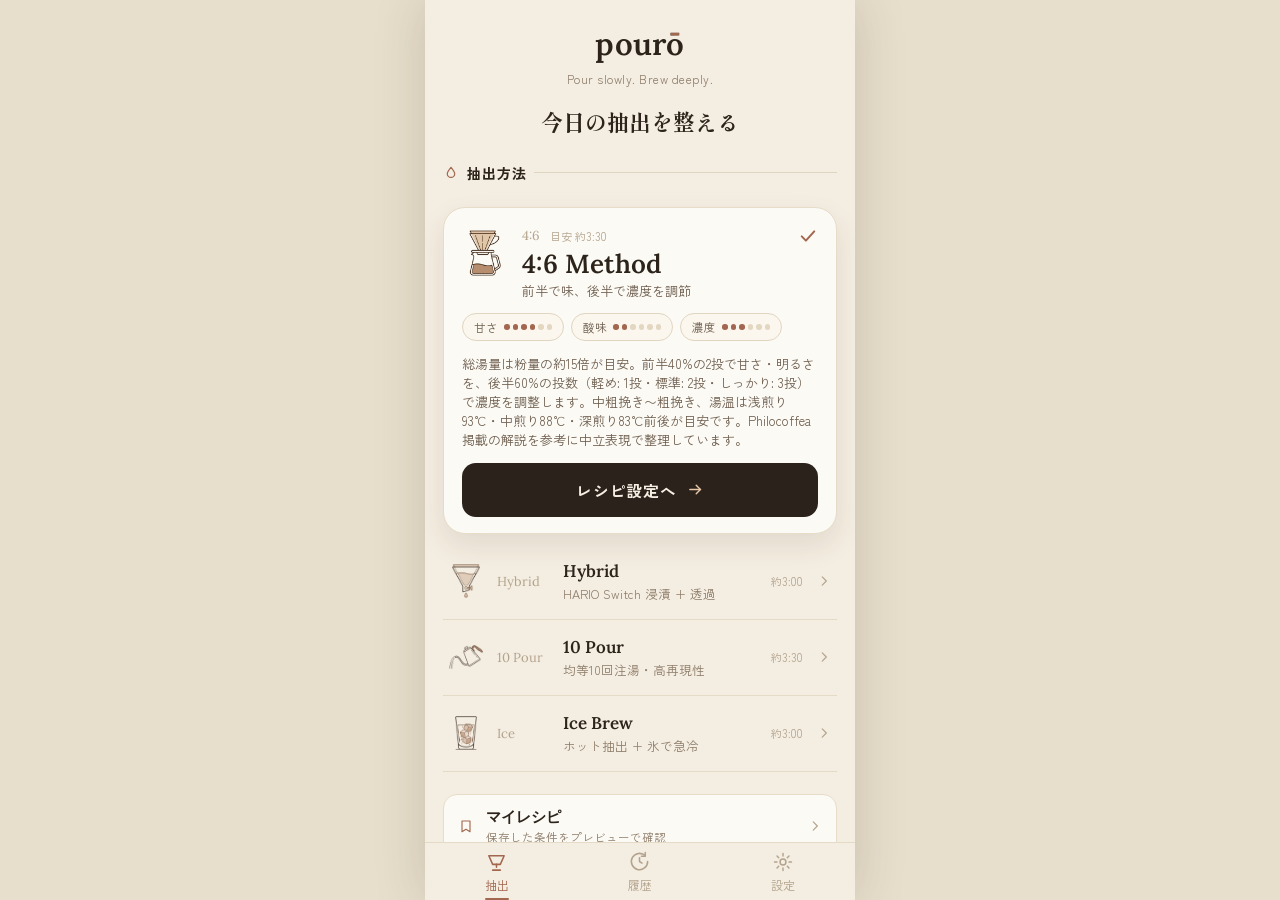
==== commit 7376faa8: "PR-012D: add My Recipes list and preview loading Co-Authored-By: Claude Opus 4.8 <noreply@anthropic." ====
--- a/index.html
+++ b/index.html
@@ -40,6 +40,18 @@
 
       <!-- Method list — rendered by JS -->
       <div id="method-list" style="margin-top:14px;display:flex;flex-direction:column;"></div>
+
+      <!-- My Recipes entry (PR-012D) — quiet, secondary. Opens the saved-setup
+           list; intentionally placed below and visually lighter than the method
+           choice so it never competes with method selection. -->
+      <button class="home-myrecipes-entry" id="btn-open-my-recipes">
+        <svg width="16" height="16" viewBox="0 0 24 24" fill="none" stroke="var(--color-accent)" stroke-width="1.7" stroke-linecap="round" stroke-linejoin="round"><path d="M6 4.5h12v16l-6-3.5-6 3.5Z"/></svg>
+        <span class="home-myrecipes-entry-text">
+          <span class="home-myrecipes-entry-name">マイレシピ</span>
+          <span class="home-myrecipes-entry-sub">保存した条件をプレビューで確認</span>
+        </span>
+        <svg width="14" height="14" viewBox="0 0 24 24" fill="none" stroke="var(--color-text-faint)" stroke-width="2" stroke-linecap="round" stroke-linejoin="round"><path d="M9 5l7 7-7 7"/></svg>
+      </button>
 
     </div>
   </div><!-- /screen-home -->
@@ -339,6 +351,22 @@
         <svg width="14" height="14" viewBox="0 0 24 24" fill="none" stroke="var(--color-text-faint)" stroke-width="2" stroke-linecap="round" stroke-linejoin="round"><path d="M9 5l7 7-7 7"/></svg>
       </button>
 
+      <!-- Save as My Recipe (PR-012C) — secondary, quiet. Saves the previewed
+           setup parameters only (method + dose/ratio/flavor/strength); never
+           stores steps/timing, starts the brew, or writes History. The list /
+           select-recipe routes are intentionally out of scope until later PRs. -->
+      <div class="card my-recipe-save" style="margin-top:12px;padding:13px 16px 14px;">
+        <div style="display:flex;align-items:center;gap:7px;margin-bottom:9px;">
+          <svg width="15" height="15" viewBox="0 0 24 24" fill="none" stroke="var(--color-accent)" stroke-width="1.6" stroke-linecap="round" stroke-linejoin="round"><path d="M5 4.5h11l3 3v12a0 0 0 0 1 0 0H5a0 0 0 0 1 0 0Z"/><path d="M8 4.5v5h7"/><path d="M8 19v-6h8v6"/></svg>
+          <span style="font-size:13px;font-weight:700;color:var(--color-text);">マイレシピに保存</span>
+        </div>
+        <div class="my-recipe-save-row">
+          <input type="text" id="my-recipe-name-input" class="my-recipe-name-input" maxlength="40" placeholder="レシピ名" autocomplete="off" />
+          <button type="button" class="btn-save-my-recipe" id="btn-save-my-recipe">保存</button>
+        </div>
+        <div id="my-recipe-save-feedback" class="my-recipe-feedback" role="status" aria-live="polite"></div>
+      </div>
+
       <div style="height:8px;"></div>
     </div>
 
@@ -391,6 +419,38 @@
       </button>
     </div>
   </div><!-- /screen-methoddetail -->
+
+
+  <!-- ═══════════════════════════════════════════════════════════════════════
+       03c  MY RECIPES  (PR-012D)
+       Read-only list of saved setup presets. Selecting one restores the setup
+       parameters and routes to Preview (never the Timer). No rename/delete/edit
+       here; never writes localStorage or History.
+       ═══════════════════════════════════════════════════════════════════════ -->
+  <div id="screen-myrecipes" class="screen">
+    <div class="screen-header">
+      <button class="btn-back" id="btn-myrecipes-back" aria-label="ホームに戻る">
+        <svg width="18" height="18" viewBox="0 0 24 24" fill="none" stroke="var(--color-text)" stroke-width="1.8" stroke-linecap="round" stroke-linejoin="round"><path d="M19 12H5"/><path d="M11 6l-6 6 6 6"/></svg>
+      </button>
+      <div class="screen-header-title">マイレシピ</div>
+      <span></span>
+    </div>
+
+    <div class="screen-scroll" data-scroll style="padding:10px 18px 8px;">
+      <!-- Saved recipes — rendered by JS -->
+      <div id="my-recipes-list" style="margin-top:4px;display:flex;flex-direction:column;gap:10px;"></div>
+
+      <!-- Empty state -->
+      <div id="my-recipes-empty" class="hidden" style="text-align:center;padding:64px 20px 40px;color:var(--color-text-faint);">
+        <svg width="46" height="46" viewBox="0 0 24 24" fill="none" stroke="var(--color-text-faint)" stroke-width="1.4" stroke-linecap="round" stroke-linejoin="round" style="margin:0 auto;display:block;"><path d="M6 4.5h12v16l-6-3.5-6 3.5Z"/></svg>
+        <div style="font-family:var(--font-mincho);font-size:16px;color:var(--color-text-muted);margin-top:14px;">まだマイレシピはありません</div>
+        <div style="font-size:12.5px;margin-top:6px;line-height:1.6;">Previewで現在の条件を保存すると、<br>ここに表示されます。</div>
+        <button class="my-recipe-empty-home" id="btn-myrecipes-empty-home">ホームに戻る</button>
+      </div>
+
+      <div style="height:8px;"></div>
+    </div>
+  </div><!-- /screen-myrecipes -->
 
 
   <!-- ═══════════════════════════════════════════════════════════════════════
@@ -610,7 +670,13 @@
         記録を保存
         <svg width="17" height="17" viewBox="0 0 24 24" fill="none" stroke="var(--color-cta-accent-txt)" stroke-width="2" stroke-linecap="round" stroke-linejoin="round"><path d="M4 12h15"/><path d="M13 6l6 6-6 6"/></svg>
       </button>
-      <div class="cta-bar-hint">保存すると履歴に追加されます</div>
+      <!-- PR-011R5A — secondary next action: re-run the same setup without saving.
+           Routes to Preview (not Timer); the user confirms and starts manually. -->
+      <button class="btn-secondary-cta" id="btn-brew-again">
+        <svg width="15" height="15" viewBox="0 0 24 24" fill="none" stroke="var(--color-accent)" stroke-width="1.8" stroke-linecap="round" stroke-linejoin="round"><path d="M3 12a9 9 0 0 1 15.5-6.2L21 8"/><path d="M21 4v4h-4"/><path d="M21 12a9 9 0 0 1-15.5 6.2L3 16"/><path d="M3 20v-4h4"/></svg>
+        <span>同じ条件でもう一度</span>
+      </button>
+      <div class="cta-bar-hint">保存せずに、同じ条件の確認画面へ戻ります</div>
     </div>
   </div><!-- /screen-log -->
 
@@ -811,12 +877,18 @@
       <div style="height:8px;"></div>
     </div>
 
+    <!-- PR-011R6A — History Detail Rebrew CTA.
+         Compact action block: a calm section label, the primary Rebrew CTA, and a
+         helper line clarifying that saved conditions are confirmed in Preview
+         before brewing (Timer does not start directly). Button id is unchanged so
+         the existing History Detail → Rebrew → Preview flow is preserved. -->
     <div class="cta-bar">
+      <div class="cta-bar-label">次の一杯</div>
       <button class="btn-primary" id="btn-detail-rebrew">
         <svg width="17" height="17" viewBox="0 0 24 24" fill="none" stroke="var(--color-cta-accent-txt)" stroke-width="2" stroke-linecap="round" stroke-linejoin="round"><path d="M20 11a8 8 0 1 0-2.3 6.3"/><path d="M20 5v6h-6"/></svg>
         この記録でもう一度淹れる
       </button>
-      <div class="cta-bar-hint">プレビューで確認してから開始します</div>
+      <div class="cta-bar-hint">保存時の条件をプレビューで確認してから開始します。</div>
     </div>
   </div><!-- /screen-detail -->
 
--- a/styles.css
+++ b/styles.css
@@ -250,6 +250,28 @@
   margin-top: 7px;
 }
 
+/* ── CTA section label — PR-011R6A ─────────────────────────────────────────────
+   Small calm heading above a primary CTA (e.g. History Detail Rebrew). Marks the
+   action block without overpowering the record details above it. */
+.cta-bar-label {
+  display: flex;
+  align-items: center;
+  gap: 8px;
+  margin-bottom: 9px;
+  font-size: 11.5px;
+  font-weight: 700;
+  letter-spacing: 0.08em;
+  color: var(--color-accent-dark);
+}
+
+.cta-bar-label::before,
+.cta-bar-label::after {
+  content: "";
+  flex: 1;
+  height: 1px;
+  background: var(--color-border-divider);
+}
+
 /* ── Primary CTA Button ────────────────────────────────────────────────────── */
 .btn-primary {
   width: 100%;
@@ -272,6 +294,30 @@
   background: var(--color-cta-bg);
   color: var(--color-cta-text);
   box-shadow: none;
+}
+
+/* ── Secondary CTA (ghost) — PR-011R5A ─────────────────────────────────────────
+   Sits below the primary Save button on the Brew Log screen. Intentionally
+   lighter than .btn-primary so Save stays the strongest action. */
+.btn-secondary-cta {
+  width: 100%;
+  height: 46px;
+  margin-top: 9px;
+  display: flex;
+  align-items: center;
+  justify-content: center;
+  gap: 8px;
+  background: var(--color-surface-raised);
+  border: 1px solid var(--color-border-card);
+  border-radius: var(--radius-md);
+  font-size: 14px;
+  font-weight: 700;
+  letter-spacing: 0.03em;
+  color: var(--color-text);
+}
+
+.btn-secondary-cta:active {
+  background: var(--color-surface-muted);
 }
 
 /* ── Card ──────────────────────────────────────────────────────────────────── */
@@ -1630,6 +1676,189 @@
   background: var(--color-surface-muted);
 }
 
+/* ── Save as My Recipe (PR-012C) — secondary save on Preview ───────────────── */
+.my-recipe-save-row {
+  display: flex;
+  align-items: stretch;
+  gap: 8px;
+}
+
+.my-recipe-name-input {
+  flex: 1;
+  min-width: 0;
+  height: 40px;
+  padding: 0 12px;
+  background: var(--color-surface-raised);
+  border: 1px solid var(--color-border-input);
+  border-radius: var(--radius-sm);
+  font-family: var(--font-sans);
+  font-size: 13px;
+  color: var(--color-text);
+}
+
+.my-recipe-name-input::placeholder {
+  color: var(--color-text-faint);
+}
+
+.my-recipe-name-input:focus {
+  outline: none;
+  border-color: var(--color-accent-soft);
+}
+
+.btn-save-my-recipe {
+  flex: 0 0 auto;
+  height: 40px;
+  padding: 0 16px;
+  background: var(--color-surface-muted);
+  border: 1px solid var(--color-border-card);
+  border-radius: var(--radius-sm);
+  font-size: 13px;
+  font-weight: 700;
+  color: var(--color-accent-dark);
+}
+
+.btn-save-my-recipe:active {
+  background: var(--color-border-divider);
+}
+
+.my-recipe-feedback {
+  margin-top: 8px;
+  min-height: 16px;
+  font-size: 12px;
+  line-height: 1.4;
+}
+
+.my-recipe-feedback.is-success {
+  color: var(--color-accent-dark);
+}
+
+.my-recipe-feedback.is-error {
+  color: #B4532E;
+}
+
+/* ── My Recipes entry + list (PR-012D) ─────────────────────────────────────── */
+/* Quiet, secondary Home entry — deliberately lighter than the method choice. */
+.home-myrecipes-entry {
+  width: 100%;
+  margin-top: 22px;
+  min-height: 56px;
+  padding: 12px 14px;
+  display: flex;
+  align-items: center;
+  gap: 12px;
+  background: var(--color-surface-raised);
+  border: 1px solid var(--color-border-card);
+  border-radius: var(--radius-md);
+  cursor: pointer;
+  text-align: left;
+}
+
+.home-myrecipes-entry:active {
+  background: var(--color-surface-muted);
+}
+
+.home-myrecipes-entry-text {
+  flex: 1;
+  min-width: 0;
+}
+
+.home-myrecipes-entry-name {
+  display: block;
+  font-family: var(--font-serif);
+  font-weight: 600;
+  font-size: 15px;
+  color: var(--color-text);
+}
+
+.home-myrecipes-entry-sub {
+  display: block;
+  font-size: 11.5px;
+  color: var(--color-text-muted);
+  margin-top: 2px;
+}
+
+/* Saved-recipe item cards */
+.my-recipe-item {
+  background: var(--color-surface-raised);
+  border: 1px solid var(--color-border-card);
+  border-radius: var(--radius-lg);
+  padding: 14px 16px 12px;
+}
+
+.my-recipe-item-head {
+  display: flex;
+  align-items: baseline;
+  gap: 8px;
+}
+
+.my-recipe-item-name {
+  flex: 1;
+  min-width: 0;
+  font-family: var(--font-serif);
+  font-weight: 600;
+  font-size: 16px;
+  color: var(--color-text);
+  overflow: hidden;
+  text-overflow: ellipsis;
+  white-space: nowrap;
+}
+
+.my-recipe-item-date {
+  flex-shrink: 0;
+  font-size: 10.5px;
+  color: var(--color-text-faint);
+  white-space: nowrap;
+}
+
+.my-recipe-item-params {
+  font-size: 12.5px;
+  color: var(--color-text-muted);
+  margin-top: 5px;
+  line-height: 1.5;
+}
+
+.my-recipe-item-action {
+  width: 100%;
+  margin-top: 12px;
+  min-height: 44px;
+  display: flex;
+  align-items: center;
+  justify-content: center;
+  gap: 7px;
+  background: var(--color-surface-muted);
+  border: 1px solid var(--color-border-card);
+  border-radius: var(--radius-sm);
+  font-size: 13px;
+  font-weight: 700;
+  color: var(--color-accent-dark);
+  cursor: pointer;
+}
+
+.my-recipe-item-action:active {
+  background: var(--color-border-divider);
+}
+
+.my-recipe-empty-home {
+  display: inline-flex;
+  align-items: center;
+  justify-content: center;
+  margin-top: 22px;
+  min-height: 44px;
+  padding: 0 22px;
+  background: var(--color-surface-raised);
+  border: 1px solid var(--color-border-card);
+  border-radius: var(--radius-md);
+  font-size: 13px;
+  font-weight: 700;
+  color: var(--color-text);
+  cursor: pointer;
+  white-space: nowrap;
+}
+
+.my-recipe-empty-home:active {
+  background: var(--color-surface-muted);
+}
+
 /* ── Method Detail screen (PR-011R3D) ──────────────────────────────────────── */
 .md-section {
   background: var(--color-surface-raised);
